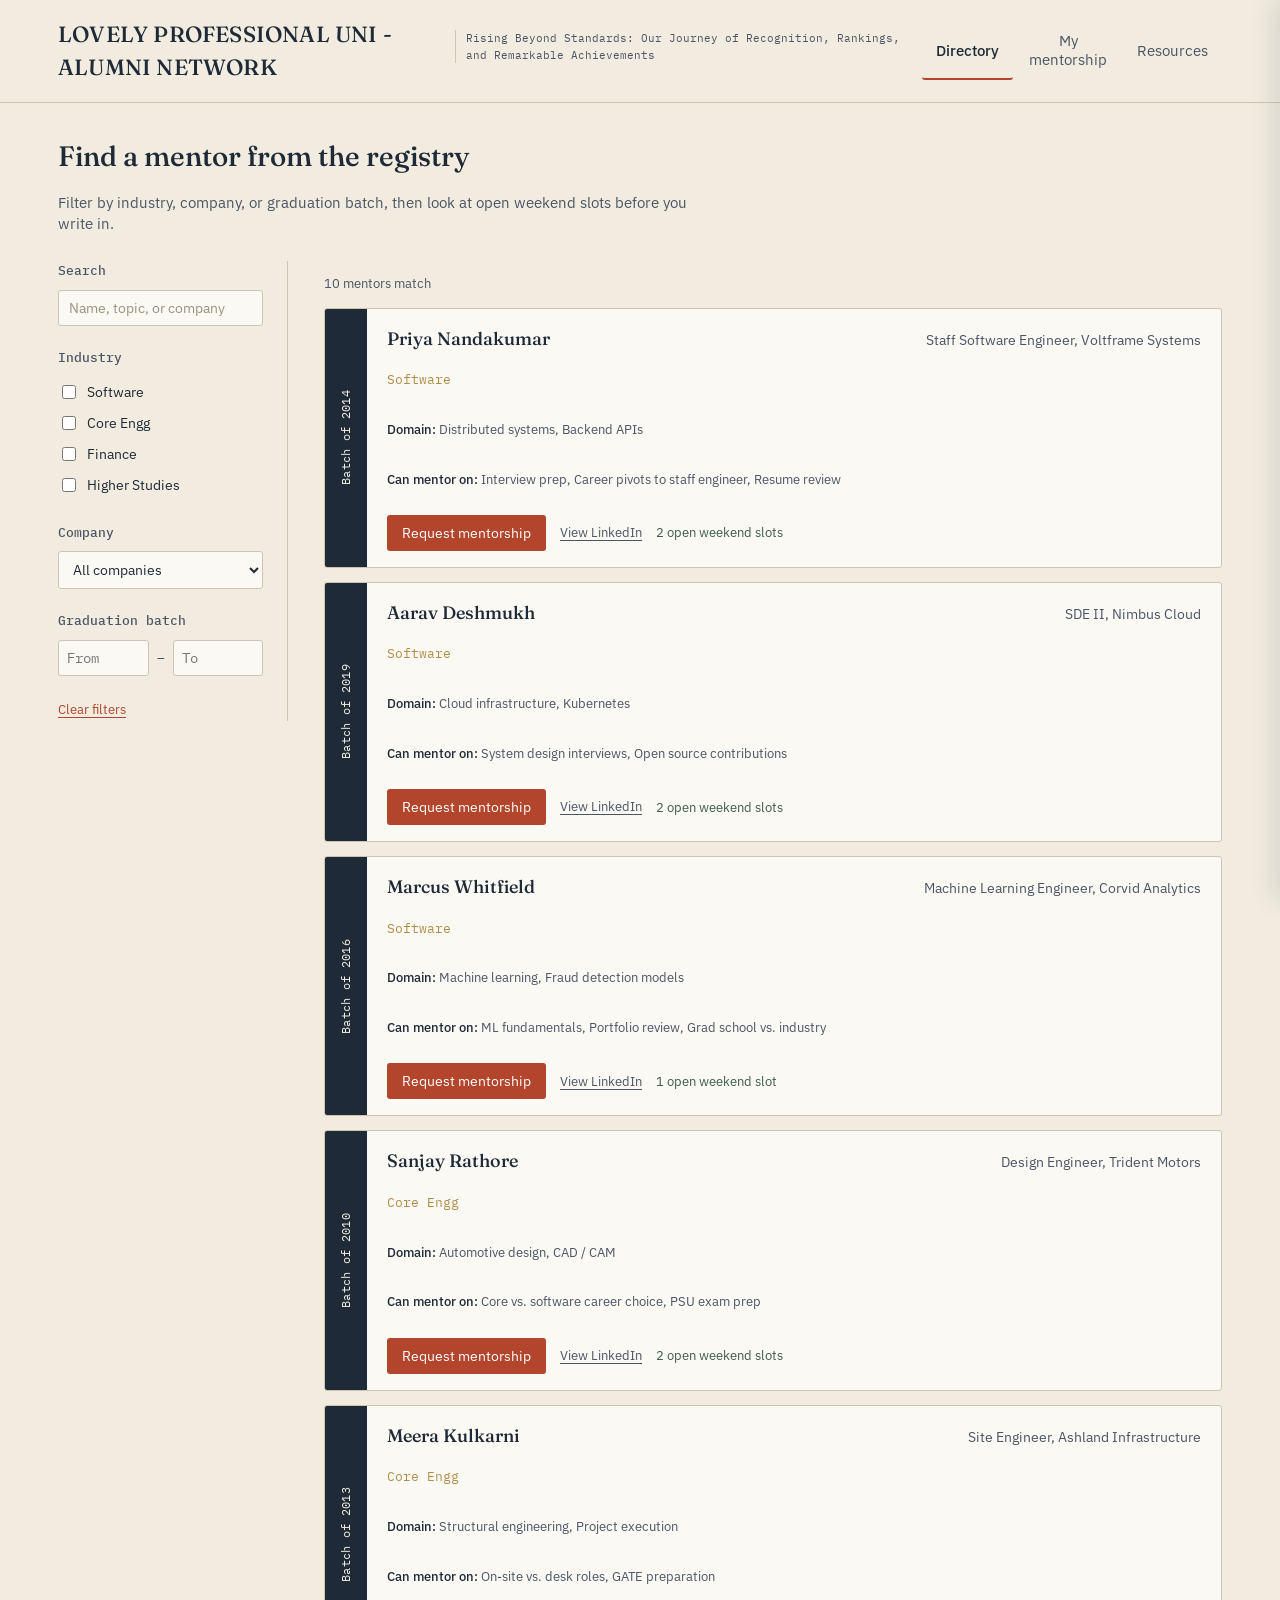
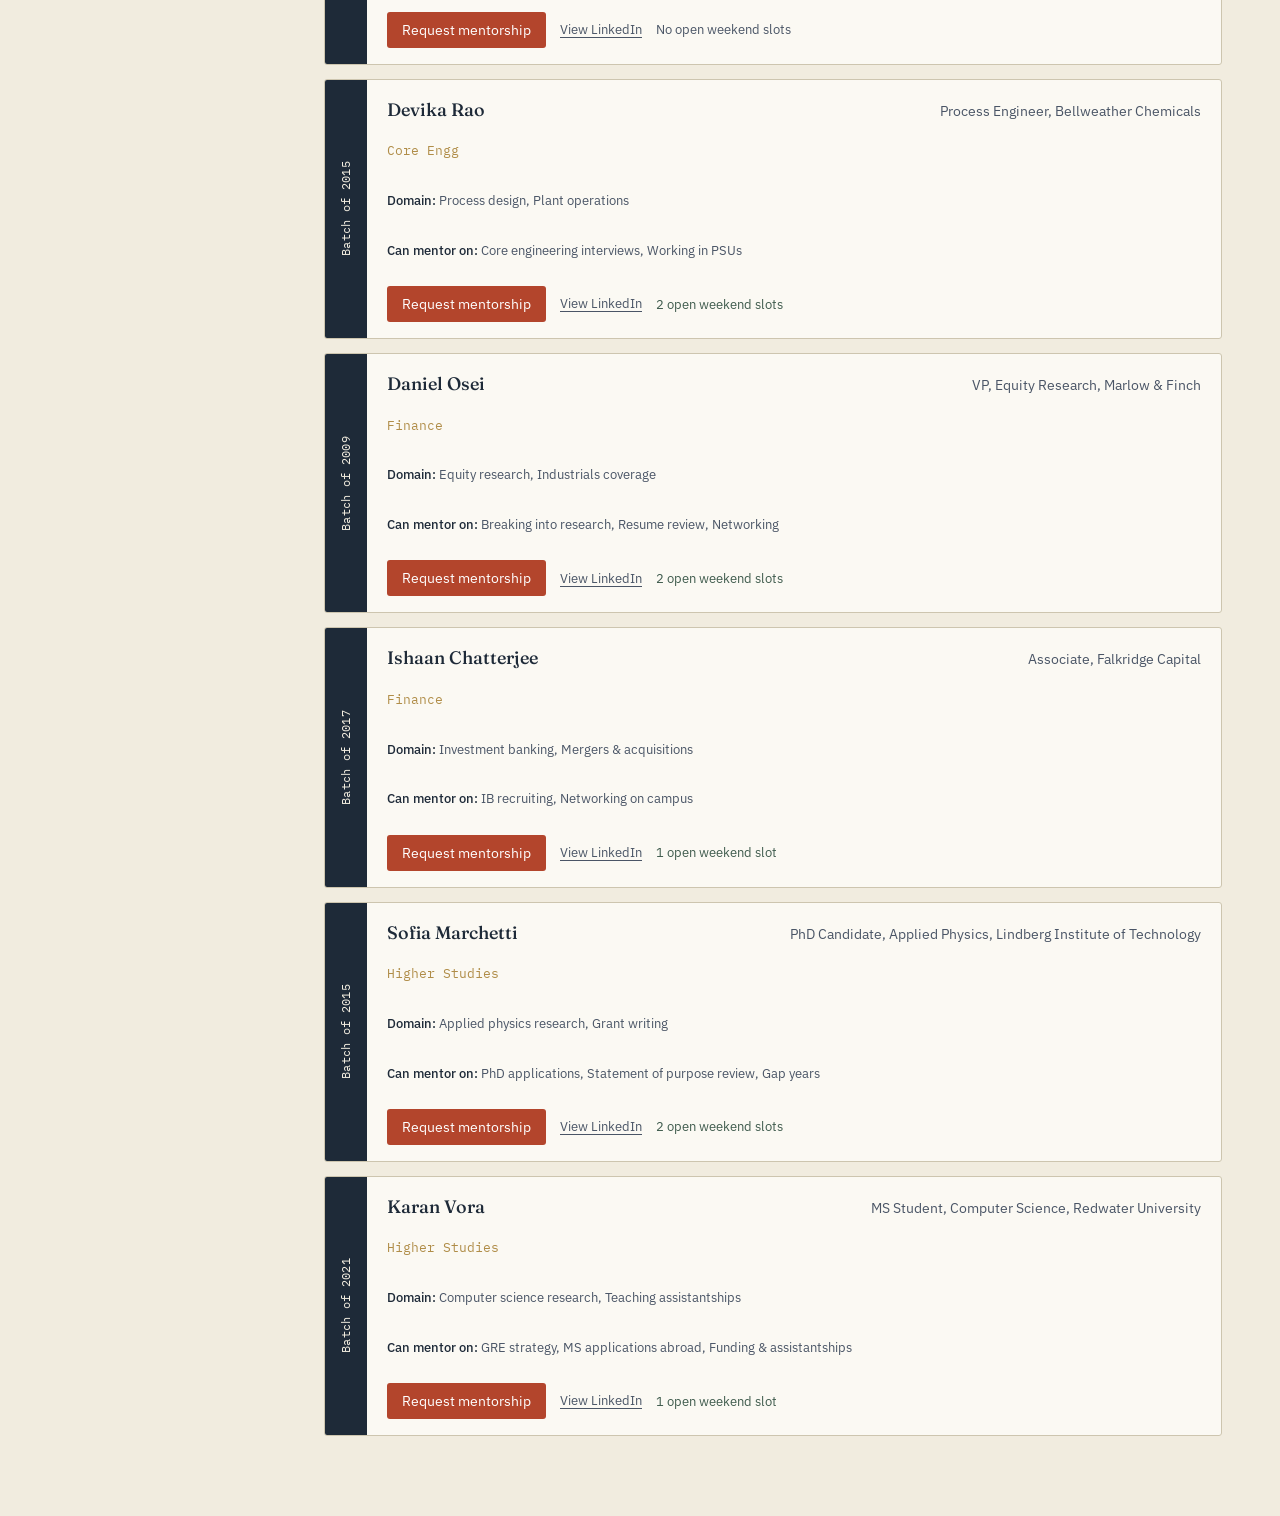
==== index.html @ af97cc0d "Add files via upload" ====
<!DOCTYPE html>
<html lang="en">
<head>
<meta charset="UTF-8">
<meta name="viewport" content="width=device-width, initial-scale=1.0">
<title>LPU — Alumni Mentor Network</title>
<link rel="preconnect" href="https://fonts.googleapis.com">
<link rel="preconnect" href="https://fonts.gstatic.com" crossorigin>
<link href="https://fonts.googleapis.com/css2?family=Fraunces:ital,opsz,wght@0,9..144,400;0,9..144,500;0,9..144,600;1,9..144,500&family=IBM+Plex+Sans:wght@400;500;600&family=IBM+Plex+Mono:wght@400;500&display=swap" rel="stylesheet">
<style>
  :root{
    --ink:#1E2A38;
    --ink-soft:#4A5566;
    --parchment:#F1ECDF;
    --parchment-deep:#E7E0CE;
    --brick:#B3452C;
    --brick-deep:#8F3521;
    --brass:#B08D48;
    --ivy:#3F5B4D;
    --rule:#CDC5AF;
    --card-bg:#FBF9F3;
    --focus:#1E2A38;
    --radius:3px;
  }

  *{box-sizing:border-box;}
  html,body{margin:0;padding:0;}
  body{
    background:var(--parchment);
    color:var(--ink);
    font-family:'IBM Plex Sans', sans-serif;
    font-size:15px;
    line-height:1.5;
    -webkit-font-smoothing:antialiased;
  }
  h1,h2,h3,h4{
    font-family:'Fraunces', serif;
    font-weight:500;
    margin:0;
    color:var(--ink);
  }
  .mono{ font-family:'IBM Plex Mono', monospace; }
  a{ color:inherit; }
  button{ font-family:inherit; cursor:pointer; }
  ::selection{ background:var(--brass); color:#fff; }

  @media (prefers-reduced-motion: reduce){
    *{ animation-duration:0.001ms !important; transition-duration:0.001ms !important; }
  }
  :focus-visible{ outline:2px solid var(--focus); outline-offset:2px; }

  #app{ min-height:100vh; display:flex; flex-direction:column; }

  header.masthead{
    position:sticky; top:0; z-index:30;
    background:var(--parchment);
    border-bottom:1px solid var(--rule);
  }
  .masthead-inner{
    max-width:1220px; margin:0 auto;
    display:flex; align-items:center; justify-content:space-between;
    padding:18px 28px; gap:20px;
  }
  .wordmark{ display:flex; align-items:baseline; gap:10px; }
  .wordmark h1{ font-size:22px; letter-spacing:0.2px; }
  .wordmark span.tag{
    font-family:'IBM Plex Mono', monospace; font-size:11px; color:var(--ink-soft);
    border-left:1px solid var(--rule); padding-left:10px;
  }
  nav.tabs{ display:flex; gap:2px; }
  nav.tabs button{
    background:none; border:none; font-size:14.5px; color:var(--ink-soft);
    padding:9px 14px; border-radius:var(--radius); border-bottom:2px solid transparent;
  }
  nav.tabs button.active{ color:var(--ink); border-bottom:2px solid var(--brick); font-weight:500; }
  nav.tabs button:hover{ color:var(--ink); }

  main{ flex:1; max-width:1220px; margin:0 auto; padding:32px 28px 80px; width:100%; }

  .view-head{ margin-bottom:26px; max-width:660px; }
  .view-head h2{ font-size:28px; margin-bottom:8px; }
  .view-head p{ color:var(--ink-soft); font-size:14.5px; }

  /* ---------- Directory layout ---------- */
  .directory-grid{ display:grid; grid-template-columns:230px 1fr; gap:36px; align-items:start; }
  .filter-rail{ border-right:1px solid var(--rule); padding-right:24px; position:sticky; top:92px; }
  .filter-group{ margin-bottom:22px; }
  .filter-group h4{
    font-size:12.5px; font-family:'IBM Plex Mono', monospace; color:var(--ink-soft);
    font-weight:500; margin-bottom:10px;
  }
  .filter-option{ display:flex; align-items:center; gap:8px; padding:5px 0; font-size:14px; color:var(--ink); }
  .filter-option input{ accent-color:var(--brick); width:14px; height:14px; }
  .search-box, select.search-box{
    width:100%; padding:8px 10px; border:1px solid var(--rule); background:var(--card-bg);
    border-radius:var(--radius); font-size:14px; color:var(--ink); font-family:inherit;
  }
  .search-box::placeholder{ color:#9a927e; }
  .batch-range{ display:flex; align-items:center; gap:8px; }
  .batch-range input{
    width:100%; padding:8px 8px; border:1px solid var(--rule); background:var(--card-bg);
    border-radius:var(--radius); font-size:14px; color:var(--ink); font-family:'IBM Plex Mono', monospace;
  }
  .batch-range span{ color:var(--ink-soft); font-size:13px; }
  .clear-filters{
    background:none; border:none; color:var(--brick); font-size:13px; padding:0;
    text-decoration:underline; text-underline-offset:3px;
  }

  .results-count{ font-size:13px; color:var(--ink-soft); margin-bottom:14px; }
  .mentor-list{ display:flex; flex-direction:column; gap:14px; }

  .mentor-card{
    display:flex; background:var(--card-bg); border:1px solid var(--rule);
    border-radius:var(--radius); overflow:hidden; width:100%;
  }
  .mentor-tab{
    flex:0 0 42px; background:var(--ink); color:var(--parchment);
    display:flex; align-items:center; justify-content:center; position:relative;
  }
  .mentor-tab span{
    writing-mode:vertical-rl; transform:rotate(180deg);
    font-family:'IBM Plex Mono', monospace; font-size:11.5px; letter-spacing:0.3px; white-space:nowrap;
  }
  .mentor-body{ padding:16px 20px; flex:1; display:flex; flex-direction:column; gap:6px; }
  .mentor-top{ display:flex; justify-content:space-between; align-items:baseline; gap:12px; flex-wrap:wrap; }
  .mentor-top h3{ font-size:18px; }
  .mentor-role{ font-size:13.5px; color:var(--ink-soft); }
  .mentor-industry-line{ font-size:12.5px; color:var(--brass); font-family:'IBM Plex Mono', monospace; }
  .mentor-tags{ font-size:12.5px; color:var(--ink-soft); }
  .mentor-tags b{ color:var(--ink); font-weight:500; }
  .mentor-actions{ margin-top:8px; display:flex; gap:14px; align-items:center; flex-wrap:wrap; }
  .btn{
    display:inline-flex; align-items:center; gap:6px; border-radius:var(--radius);
    font-size:13.5px; padding:8px 14px; border:1px solid transparent;
  }
  .btn-primary{ background:var(--brick); color:#fff; }
  .btn-primary:hover{ background:var(--brick-deep); }
  .btn-ghost{ background:none; border:1px solid var(--rule); color:var(--ink); }
  .btn-ghost:hover{ border-color:var(--ink); }
  .linkedin-link{
    font-size:13px; color:var(--ink-soft); text-decoration:underline; text-underline-offset:3px;
  }
  .linkedin-link:hover{ color:var(--ink); }
  .slots-hint{ font-size:12.5px; color:var(--ivy); }
  .slots-hint.full{ color:var(--ink-soft); }

  .empty-state{
    border:1px dashed var(--rule); border-radius:var(--radius); padding:40px 24px;
    text-align:center; color:var(--ink-soft);
  }
  .empty-state p{ margin:0 0 14px; }

  /* ---------- Detail panel ---------- */
  .scrim{
    position:fixed; inset:0; background:rgba(30,42,56,0.35);
    opacity:0; pointer-events:none; transition:opacity 0.18s ease; z-index:40;
  }
  .scrim.open{ opacity:1; pointer-events:auto; }
  .panel{
    position:fixed; top:0; right:0; height:100%; width:min(500px, 100%);
    background:var(--parchment); border-left:1px solid var(--rule);
    box-shadow:-6px 0 24px rgba(30,42,56,0.12);
    transform:translateX(100%); transition:transform 0.22s ease; z-index:41;
    display:flex; flex-direction:column;
  }
  .panel.open{ transform:translateX(0); }
  .panel-head{
    padding:20px 24px; border-bottom:1px solid var(--rule);
    display:flex; justify-content:space-between; align-items:flex-start; gap:12px;
  }
  .panel-close{ background:none; border:none; font-size:20px; color:var(--ink-soft); line-height:1; padding:4px; }
  .panel-close:hover{ color:var(--ink); }
  .panel-body{ padding:22px 24px; overflow-y:auto; flex:1; }
  .avatar-stamp{
    width:54px; height:54px; border-radius:50%; border:1.5px solid var(--ink);
    display:flex; align-items:center; justify-content:center;
    font-family:'Fraunces', serif; font-size:19px; margin-bottom:14px;
  }
  .panel-body h3{ font-size:22px; margin-bottom:2px; }
  .panel-meta{ font-size:13.5px; color:var(--ink-soft); margin-bottom:4px; }
  .panel-linkedin{ font-size:13.5px; margin-bottom:16px; display:inline-block; text-decoration:underline; text-underline-offset:3px; color:var(--ink); }
  .panel-section{ margin-bottom:22px; }
  .panel-section h4{
    font-family:'IBM Plex Mono', monospace; font-size:12px; color:var(--ink-soft);
    font-weight:500; margin-bottom:8px;
  }
  .panel-section p{ font-size:14.5px; margin:0; }
  .tag-row{ display:flex; flex-wrap:wrap; gap:6px; }
  .tag-pill{ border:1px solid var(--rule); border-radius:20px; padding:4px 11px; font-size:12.5px; color:var(--ink-soft); }
  .tag-pill.topic{ border-color:var(--brass); color:var(--ink); }

  /* ---------- Booking calendar ---------- */
  .calendar-wrap{ border:1px solid var(--rule); border-radius:var(--radius); overflow:hidden; }
  .calendar-table{ width:100%; border-collapse:collapse; }
  .calendar-table th{
    background:var(--parchment-deep); font-family:'IBM Plex Mono', monospace;
    font-weight:500; font-size:12px; color:var(--ink-soft); text-align:center;
    padding:9px 6px; border-bottom:1px solid var(--rule);
  }
  .calendar-table th span.day-name{ display:block; font-size:11px; }
  .calendar-table th span.day-date{ display:block; color:var(--ink); font-size:13px; margin-top:2px; }
  .calendar-table td{
    text-align:center; padding:8px 6px; border-bottom:1px solid var(--rule);
    border-right:1px solid var(--rule); font-size:12.5px;
  }
  .calendar-table td:last-child, .calendar-table th:last-child{ border-right:none; }
  .calendar-table tr:last-child td{ border-bottom:none; }
  .calendar-table td.rowlabel{
    text-align:left; font-family:'IBM Plex Mono', monospace; color:var(--ink-soft); font-size:12px;
    background:var(--parchment-deep); border-right:1px solid var(--rule);
  }
  .slot-cell-btn{
    width:100%; background:var(--card-bg); border:1px solid var(--ivy); color:var(--ivy);
    border-radius:var(--radius); padding:5px 4px; font-size:12px; font-family:'IBM Plex Mono', monospace;
  }
  .slot-cell-btn:hover{ background:var(--ivy); color:#fff; }
  .slot-cell-btn.selected{ background:var(--ivy); color:#fff; }
  .slot-cell-taken{ color:#a89f8a; font-family:'IBM Plex Mono', monospace; font-size:11.5px; }
  .slot-cell-none{ color:#c9c2b2; }
  .calendar-legend{ font-size:12px; color:var(--ink-soft); margin-top:8px; }
  .calendar-none-option{
    display:flex; align-items:center; gap:8px; margin-top:10px; font-size:13.5px;
    border:1px solid var(--rule); border-radius:var(--radius); padding:9px 12px;
  }
  .calendar-none-option input{ accent-color:var(--brick); }

  textarea, input[type="url"], input[type="text"].form-input{
    width:100%; border:1px solid var(--rule); border-radius:var(--radius);
    padding:10px 12px; font-family:inherit; font-size:14px; color:var(--ink); background:var(--card-bg);
  }
  textarea{ min-height:90px; resize:vertical; }
  select.form-input{
    width:100%; border:1px solid var(--rule); border-radius:var(--radius);
    padding:10px 12px; font-family:inherit; font-size:14px; color:var(--ink); background:var(--card-bg);
  }
  .field-label{ display:block; font-size:13px; color:var(--ink-soft); margin-bottom:6px; }
  .panel-footer{ padding:16px 24px; border-top:1px solid var(--rule); }
  .panel-footer .btn{ width:100%; justify-content:center; padding:11px; font-size:14.5px; }
  .form-note{ font-size:12.5px; color:var(--ink-soft); margin-top:8px; }
  .form-error{ font-size:12.5px; color:var(--brick); margin-top:8px; }

  /* ---------- My mentorship ---------- */
  .request-row{
    display:flex; gap:20px; align-items:flex-start; border:1px solid var(--rule);
    border-radius:var(--radius); background:var(--card-bg); padding:16px 20px; margin-bottom:12px; flex-wrap:wrap;
  }
  .request-main{ flex:1; min-width:240px; }
  .request-main h3{ font-size:16.5px; margin-bottom:3px; }
  .request-meta{ font-size:13px; color:var(--ink-soft); }
  .request-msg{ font-size:13.5px; color:var(--ink); margin-top:6px; max-width:440px; }
  .request-resume{ font-size:13px; margin-top:4px; }
  .request-resume a{ text-decoration:underline; text-underline-offset:3px; }
  .stamp{
    font-family:'IBM Plex Mono', monospace; font-size:12px; border:1.5px solid currentColor;
    border-radius:4px; padding:5px 12px; transform:rotate(-3deg); white-space:nowrap;
  }
  .stamp.pending{ color:var(--brass); }
  .stamp.confirmed{ color:var(--ivy); }
  .stamp.declined{ color:var(--ink-soft); transform:rotate(2deg); }
  .request-cancel{
    background:none; border:none; color:var(--brick); font-size:13px; text-decoration:underline;
    text-underline-offset:3px; padding:0;
  }

  /* ---------- Resources ---------- */
  .resource-row{ border-bottom:1px solid var(--rule); padding:18px 0; }
  .resource-row:first-child{ border-top:1px solid var(--rule); }
  .resource-top{ display:flex; justify-content:space-between; align-items:center; gap:16px; cursor:pointer; }
  .resource-top h3{ font-size:16.5px; }
  .resource-cat{ font-family:'IBM Plex Mono', monospace; font-size:12px; color:var(--ink-soft); }
  .resource-toggle{ background:none; border:none; font-size:18px; color:var(--ink-soft); }
  .resource-detail{ display:none; font-size:14.5px; color:var(--ink); margin-top:10px; max-width:640px; }
  .resource-row.expanded .resource-detail{ display:block; }
  .resource-row.expanded .resource-toggle{ transform:rotate(45deg); }

  .toast{
    position:fixed; bottom:24px; left:50%; transform:translate(-50%, 12px);
    background:var(--ink); color:var(--parchment); padding:12px 20px; border-radius:var(--radius);
    font-size:14px; opacity:0; pointer-events:none; transition:all 0.2s ease; z-index:50; max-width:90%; text-align:center;
  }
  .toast.show{ opacity:1; transform:translate(-50%, 0); }

  .filters-toggle{ display:none; }

  @media (max-width: 860px){
    .masthead-inner{ padding:14px 18px; }
    .wordmark span.tag{ display:none; }
    nav.tabs{ display:none; }
    main{ padding:22px 18px 90px; }
    .directory-grid{ grid-template-columns:1fr; }
    .filter-rail{
      position:fixed; top:0; left:0; height:100%; width:min(300px,84%);
      background:var(--parchment); border-right:1px solid var(--rule); padding:24px 20px;
      z-index:41; overflow-y:auto; transform:translateX(-100%); transition:transform 0.2s ease;
    }
    .filter-rail.open{ transform:translateX(0); }
    .filters-toggle{ display:inline-flex; margin-bottom:16px; }
    .bottom-tabs{
      display:flex; position:fixed; bottom:0; left:0; right:0;
      background:var(--parchment); border-top:1px solid var(--rule); z-index:30;
    }
    .bottom-tabs button{
      flex:1; background:none; border:none; padding:12px 6px; font-size:12.5px; color:var(--ink-soft);
      display:flex; flex-direction:column; align-items:center; gap:3px;
    }
    .bottom-tabs button.active{ color:var(--brick); font-weight:500; }
    .panel{ width:100%; }
    .calendar-table{ font-size:11px; }
  }
  @media (min-width:861px){ .bottom-tabs{ display:none; } }
</style>
</head>
<body>
<div id="app">
  <header class="masthead">
    <div class="masthead-inner">
      <div class="wordmark">
        <h1>LOVELY PROFESSIONAL UNI - ALUMNI NETWORK</h1>
        <span class="tag mono">Rising Beyond Standards: Our Journey of Recognition, Rankings, and Remarkable Achievements</span>
      </div>
      <nav class="tabs" id="topNav"></nav>
    </div>
  </header>

  <main id="mainContent"></main>
  <nav class="bottom-tabs" id="bottomNav"></nav>

  <div class="scrim" id="scrim"></div>
  <aside class="panel" id="panel" aria-hidden="true"></aside>
  <div class="toast" id="toast"></div>
</div>

<script>
/* ---------------------------------------------------------
   Data
--------------------------------------------------------- */
const INDUSTRIES = ['Software', 'Core Engg', 'Finance', 'Higher Studies'];

const MENTORS = [
  { id:'m1', name:'Priya Nandakumar', batch:2014, industry:'Software', jobTitle:'Staff Software Engineer', company:'Voltframe Systems',
    linkedin:'https://linkedin.com/in/priya-nandakumar-demo',
    domainExpertise:['Distributed systems','Backend APIs'],
    mentoringTopics:['Interview prep','Career pivots to staff engineer','Resume review'],
    slots:[
      {id:'s1', date:'Sat, Sep 19', time:'10:00 AM', taken:false},
      {id:'s2', date:'Sat, Sep 19', time:'4:00 PM', taken:true},
      {id:'s3', date:'Sun, Sep 27', time:'11:00 AM', taken:false},
    ]},
  { id:'m2', name:'Aarav Deshmukh', batch:2019, industry:'Software', jobTitle:'SDE II', company:'Nimbus Cloud',
    linkedin:'https://linkedin.com/in/aarav-deshmukh-demo',
    domainExpertise:['Cloud infrastructure','Kubernetes'],
    mentoringTopics:['System design interviews','Open source contributions'],
    slots:[
      {id:'s4', date:'Sun, Sep 20', time:'3:00 PM', taken:false},
      {id:'s5', date:'Sat, Sep 26', time:'10:00 AM', taken:false},
    ]},
  { id:'m3', name:'Marcus Whitfield', batch:2016, industry:'Software', jobTitle:'Machine Learning Engineer', company:'Corvid Analytics',
    linkedin:'https://linkedin.com/in/marcus-whitfield-demo',
    domainExpertise:['Machine learning','Fraud detection models'],
    mentoringTopics:['ML fundamentals','Portfolio review','Grad school vs. industry'],
    slots:[
      {id:'s6', date:'Sat, Sep 19', time:'6:00 PM', taken:false},
      {id:'s7', date:'Sun, Sep 20', time:'11:00 AM', taken:true},
    ]},
  { id:'m4', name:'Sanjay Rathore', batch:2010, industry:'Core Engg', jobTitle:'Design Engineer', company:'Trident Motors',
    linkedin:'https://linkedin.com/in/sanjay-rathore-demo',
    domainExpertise:['Automotive design','CAD / CAM'],
    mentoringTopics:['Core vs. software career choice','PSU exam prep'],
    slots:[
      {id:'s8', date:'Sat, Sep 26', time:'11:00 AM', taken:false},
      {id:'s9', date:'Sun, Sep 27', time:'2:00 PM', taken:false},
    ]},
  { id:'m5', name:'Meera Kulkarni', batch:2013, industry:'Core Engg', jobTitle:'Site Engineer', company:'Ashland Infrastructure',
    linkedin:'https://linkedin.com/in/meera-kulkarni-demo',
    domainExpertise:['Structural engineering','Project execution'],
    mentoringTopics:['On-site vs. desk roles','GATE preparation'],
    slots:[
      {id:'s10', date:'Sun, Sep 20', time:'10:00 AM', taken:true},
    ]},
  { id:'m6', name:'Devika Rao', batch:2015, industry:'Core Engg', jobTitle:'Process Engineer', company:'Bellweather Chemicals',
    linkedin:'https://linkedin.com/in/devika-rao-demo',
    domainExpertise:['Process design','Plant operations'],
    mentoringTopics:['Core engineering interviews','Working in PSUs'],
    slots:[
      {id:'s11', date:'Sat, Sep 19', time:'1:00 PM', taken:false},
      {id:'s12', date:'Sat, Sep 26', time:'1:00 PM', taken:false},
    ]},
  { id:'m7', name:'Daniel Osei', batch:2009, industry:'Finance', jobTitle:'VP, Equity Research', company:'Marlow & Finch',
    linkedin:'https://linkedin.com/in/daniel-osei-demo',
    domainExpertise:['Equity research','Industrials coverage'],
    mentoringTopics:['Breaking into research','Resume review','Networking'],
    slots:[
      {id:'s13', date:'Sun, Sep 20', time:'12:00 PM', taken:false},
      {id:'s14', date:'Sun, Sep 27', time:'5:00 PM', taken:false},
    ]},
  { id:'m8', name:'Ishaan Chatterjee', batch:2017, industry:'Finance', jobTitle:'Associate', company:'Falkridge Capital',
    linkedin:'https://linkedin.com/in/ishaan-chatterjee-demo',
    domainExpertise:['Investment banking','Mergers & acquisitions'],
    mentoringTopics:['IB recruiting','Networking on campus'],
    slots:[
      {id:'s15', date:'Sat, Sep 19', time:'9:00 AM', taken:false},
    ]},
  { id:'m9', name:'Sofia Marchetti', batch:2015, industry:'Higher Studies', jobTitle:'PhD Candidate, Applied Physics', company:'Lindberg Institute of Technology',
    linkedin:'https://linkedin.com/in/sofia-marchetti-demo',
    domainExpertise:['Applied physics research','Grant writing'],
    mentoringTopics:['PhD applications','Statement of purpose review','Gap years'],
    slots:[
      {id:'s16', date:'Sun, Sep 20', time:'9:00 AM', taken:false},
      {id:'s17', date:'Sun, Sep 27', time:'9:00 AM', taken:false},
    ]},
  { id:'m10', name:'Karan Vora', batch:2021, industry:'Higher Studies', jobTitle:'MS Student, Computer Science', company:'Redwater University',
    linkedin:'https://linkedin.com/in/karan-vora-demo',
    domainExpertise:['Computer science research','Teaching assistantships'],
    mentoringTopics:['GRE strategy','MS applications abroad','Funding & assistantships'],
    slots:[
      {id:'s18', date:'Sat, Sep 26', time:'3:00 PM', taken:false},
      {id:'s19', date:'Sat, Sep 26', time:'5:00 PM', taken:true},
    ]},
];

const COMPANIES = [...new Set(MENTORS.map(m => m.company))].sort();

const RESOURCES = [
  { id:'r1', cat:'Applications', title:'Writing a resume alumni will actually read', detail:'Lead with outcomes, not duties. Cut anything from before your current degree unless it changes the story. One page, always, before your first full-time role.' },
  { id:'r2', cat:'Networking', title:'How to ask for a mentor conversation without sounding transactional', detail:'Name one specific thing about their path before asking for time. Propose a length (20 minutes) and let them choose the slot from what you offer.' },
  { id:'r3', cat:'Interviews', title:'What to do in the 48 hours before a case interview', detail:'Redo two frameworks from memory rather than reading five new ones. Sleep matters more than one extra practice case.' },
  { id:'r4', cat:'Core vs. software', title:'Deciding between a core engineering role and a software role', detail:'Look at what you did in your best internship, not your best exam. The work you kept doing after the deadline passed is the signal.' },
  { id:'r5', cat:'Higher studies', title:'Deciding between grad school now or after a few years working', detail:'If you cannot name what the degree unlocks that experience alone would not, working first usually sharpens the answer.' },
];

/* ---------------------------------------------------------
   State
--------------------------------------------------------- */
const state = {
  view: 'directory',
  filters: { industries: [], company: 'all', batchFrom: '', batchTo: '', query: '' },
  requests: [],   // {id, mentorId, topic, question, resumeLink, slotId|null, status, sentAt}
  panelMentorId: null,
  selectedSlotId: null,
};

/* ---------------------------------------------------------
   Helpers
--------------------------------------------------------- */
function initials(name){ return name.split(' ').map(p => p[0]).slice(0,2).join(''); }
function mentorById(id){ return MENTORS.find(m => m.id === id); }
function slotById(mentor, slotId){ return mentor.slots.find(s => s.id === slotId); }
function escapeHtml(s){
  return String(s).replace(/[&<>"']/g, c => ({'&':'&amp;','<':'&lt;','>':'&gt;','"':'&quot;',"'":'&#39;'}[c]));
}
function showToast(msg){
  const t = document.getElementById('toast');
  t.textContent = msg;
  t.classList.add('show');
  clearTimeout(showToast._timer);
  showToast._timer = setTimeout(() => t.classList.remove('show'), 2800);
}

function filteredMentors(){
  return MENTORS.filter(m => {
    if (state.filters.industries.length && !state.filters.industries.includes(m.industry)) return false;
    if (state.filters.company !== 'all' && m.company !== state.filters.company) return false;
    if (state.filters.batchFrom && m.batch < Number(state.filters.batchFrom)) return false;
    if (state.filters.batchTo && m.batch > Number(state.filters.batchTo)) return false;
    const q = state.filters.query.trim().toLowerCase();
    if (q){
      const hay = (m.name + ' ' + m.jobTitle + ' ' + m.company + ' ' + m.domainExpertise.join(' ') + ' ' + m.mentoringTopics.join(' ')).toLowerCase();
      if (!hay.includes(q)) return false;
    }
    return true;
  });
}

/* ---------------------------------------------------------
   Nav
--------------------------------------------------------- */
function renderNav(){
  const tabs = [
    { id:'directory', label:'Directory' },
    { id:'mentorship', label:'My mentorship' },
    { id:'resources', label:'Resources' },
  ];
  const top = document.getElementById('topNav');
  top.innerHTML = tabs.map(t => `<button data-view="${t.id}" class="${state.view===t.id?'active':''}">${t.label}</button>`).join('');
  top.querySelectorAll('button').forEach(b => b.addEventListener('click', () => setView(b.dataset.view)));

  const bottom = document.getElementById('bottomNav');
  bottom.innerHTML = tabs.map(t => `<button data-view="${t.id}" class="${state.view===t.id?'active':''}">${t.label}</button>`).join('');
  bottom.querySelectorAll('button').forEach(b => b.addEventListener('click', () => setView(b.dataset.view)));
}
function setView(v){ state.view = v; render(); window.scrollTo({top:0, behavior:'auto'}); }

/* ---------------------------------------------------------
   Directory
--------------------------------------------------------- */
function renderDirectory(){
  const list = filteredMentors();

  return `
    <div class="view-head">
      <h2>Find a mentor from the registry</h2>
      <p>Filter by industry, company, or graduation batch, then look at open weekend slots before you write in.</p>
    </div>

    <button class="btn btn-ghost filters-toggle" id="openFilters">Filters</button>

    <div class="directory-grid">
      <div class="filter-rail" id="filterRail">
        <div class="filter-group">
          <h4>Search</h4>
          <input class="search-box" id="searchInput" type="text" placeholder="Name, topic, or company" value="${escapeHtml(state.filters.query)}">
        </div>
        <div class="filter-group">
          <h4>Industry</h4>
          ${INDUSTRIES.map(ind => `
            <label class="filter-option">
              <input type="checkbox" data-industry="${ind}" ${state.filters.industries.includes(ind) ? 'checked' : ''}>
              ${ind}
            </label>
          `).join('')}
        </div>
        <div class="filter-group">
          <h4>Company</h4>
          <select class="search-box" id="companySelect">
            <option value="all" ${state.filters.company==='all'?'selected':''}>All companies</option>
            ${COMPANIES.map(c => `<option value="${c}" ${state.filters.company===c?'selected':''}>${c}</option>`).join('')}
          </select>
        </div>
        <div class="filter-group">
          <h4>Graduation batch</h4>
          <div class="batch-range">
            <input type="number" id="batchFrom" placeholder="From" value="${state.filters.batchFrom}">
            <span>–</span>
            <input type="number" id="batchTo" placeholder="To" value="${state.filters.batchTo}">
          </div>
        </div>
        <button class="clear-filters" id="clearFilters">Clear filters</button>
      </div>

      <div>
        <p class="results-count">${list.length} mentor${list.length===1?'':'s'} match${list.length===1?'es':''}</p>
        ${list.length === 0 ? `
          <div class="empty-state">
            <p>No mentors match these filters yet. Try widening your search.</p>
            <button class="btn btn-ghost" id="emptyClear">Clear filters</button>
          </div>
        ` : `
          <div class="mentor-list">
            ${list.map(m => {
              const openSlots = m.slots.filter(s => !s.taken).length;
              const already = state.requests.some(r => r.mentorId === m.id);
              return `
              <div class="mentor-card">
                <div class="mentor-tab"><span>Batch of ${m.batch}</span></div>
                <div class="mentor-body">
                  <div class="mentor-top">
                    <h3>${m.name}</h3>
                    <span class="mentor-role">${m.jobTitle}, ${m.company}</span>
                  </div>
                  <p class="mentor-industry-line">${m.industry}</p>
                  <p class="mentor-tags"><b>Domain:</b> ${m.domainExpertise.join(', ')}</p>
                  <p class="mentor-tags"><b>Can mentor on:</b> ${m.mentoringTopics.join(', ')}</p>
                  <div class="mentor-actions">
                    <button class="btn btn-primary" data-open="${m.id}">${already ? 'View request' : 'Request mentorship'}</button>
                    <a class="linkedin-link" href="${m.linkedin}" target="_blank" rel="noopener">View LinkedIn</a>
                    <span class="slots-hint ${openSlots===0?'full':''}">${openSlots===0 ? 'No open weekend slots' : openSlots + ' open weekend slot' + (openSlots===1?'':'s')}</span>
                  </div>
                </div>
              </div>`;
            }).join('')}
          </div>
        `}
      </div>
    </div>
  `;
}

function wireDirectory(){
  const search = document.getElementById('searchInput');
  if (search) search.addEventListener('input', (e) => {
    state.filters.query = e.target.value;
    renderMain();
    const s2 = document.getElementById('searchInput');
    if (s2){ s2.focus(); s2.setSelectionRange(s2.value.length, s2.value.length); }
  });

  document.querySelectorAll('[data-industry]').forEach(cb => {
    cb.addEventListener('change', (e) => {
      const ind = e.target.dataset.industry;
      if (e.target.checked) state.filters.industries.push(ind);
      else state.filters.industries = state.filters.industries.filter(i => i !== ind);
      renderMain();
    });
  });

  const companySelect = document.getElementById('companySelect');
  if (companySelect) companySelect.addEventListener('change', (e) => { state.filters.company = e.target.value; renderMain(); });

  const batchFrom = document.getElementById('batchFrom');
  const batchTo = document.getElementById('batchTo');
  if (batchFrom) batchFrom.addEventListener('input', (e) => { state.filters.batchFrom = e.target.value; renderMain(); document.getElementById('batchFrom').focus(); });
  if (batchTo) batchTo.addEventListener('input', (e) => { state.filters.batchTo = e.target.value; renderMain(); document.getElementById('batchTo').focus(); });

  const clear = document.getElementById('clearFilters');
  if (clear) clear.addEventListener('click', () => { state.filters = {industries:[], company:'all', batchFrom:'', batchTo:'', query:''}; renderMain(); });
  const emptyClear = document.getElementById('emptyClear');
  if (emptyClear) emptyClear.addEventListener('click', () => { state.filters = {industries:[], company:'all', batchFrom:'', batchTo:'', query:''}; renderMain(); });

  document.querySelectorAll('[data-open]').forEach(btn => btn.addEventListener('click', () => openPanel(btn.dataset.open)));

  const openFilters = document.getElementById('openFilters');
  if (openFilters) openFilters.addEventListener('click', () => {
    document.getElementById('filterRail').classList.add('open');
    ensureScrim(true, closeFilterRail);
  });
}
function closeFilterRail(){
  const rail = document.getElementById('filterRail');
  if (rail) rail.classList.remove('open');
  ensureScrim(false);
}

/* ---------------------------------------------------------
   Detail panel + booking calendar
--------------------------------------------------------- */
function buildCalendar(mentor){
  const dates = [...new Set(mentor.slots.map(s => s.date))];
  const times = [...new Set(mentor.slots.map(s => s.time))].sort((a,b) => {
    // rough chronological sort by parsing "H:MM AM/PM"
    const toMin = t => {
      const [_, h, m, ap] = t.match(/(\d+):(\d+)\s?(AM|PM)/);
      let hh = parseInt(h) % 12; if (ap === 'PM') hh += 12;
      return hh*60 + parseInt(m);
    };
    return toMin(a) - toMin(b);
  });

  let rows = times.map(time => {
    const cells = dates.map(date => {
      const slot = mentor.slots.find(s => s.date === date && s.time === time);
      if (!slot) return `<td class="slot-cell-none">—</td>`;
      if (slot.taken) return `<td><span class="slot-cell-taken">Booked</span></td>`;
      const selected = state.selectedSlotId === slot.id;
      return `<td><button type="button" class="slot-cell-btn ${selected?'selected':''}" data-slot="${slot.id}">${selected ? 'Selected' : 'Select'}</button></td>`;
    }).join('');
    return `<tr><td class="rowlabel">${time}</td>${cells}</tr>`;
  }).join('');

  const header = dates.map(d => {
    const [day, rest] = d.split(', ');
    return `<th><span class="day-name">${day}</span><span class="day-date">${rest}</span></th>`;
  }).join('');

  return `
    <div class="calendar-wrap">
      <table class="calendar-table">
        <thead><tr><th></th>${header}</tr></thead>
        <tbody>${rows}</tbody>
      </table>
    </div>
    <p class="calendar-legend">All sessions run on weekends, 30 minutes, over video call.</p>
  `;
}

function openPanel(mentorId){
  state.panelMentorId = mentorId;
  state.selectedSlotId = null;
  const mentor = mentorById(mentorId);
  const existingReq = state.requests.find(r => r.mentorId === mentorId);
  renderPanel(mentor, existingReq);

  const panel = document.getElementById('panel');
  panel.classList.add('open');
  panel.setAttribute('aria-hidden', 'false');
  ensureScrim(true, closePanel);
}

function renderPanel(mentor, existingReq){
  const panel = document.getElementById('panel');

  panel.innerHTML = `
    <div class="panel-head">
      <div>
        <div class="avatar-stamp">${initials(mentor.name)}</div>
        <h3>${mentor.name}</h3>
        <p class="panel-meta">Batch of ${mentor.batch} · ${mentor.industry}</p>
        <p class="panel-meta">${mentor.jobTitle}, ${mentor.company}</p>
        <a class="panel-linkedin" href="${mentor.linkedin}" target="_blank" rel="noopener">View LinkedIn profile</a>
      </div>
      <button class="panel-close" id="closePanel" aria-label="Close">&times;</button>
    </div>
    <div class="panel-body">
      <div class="panel-section">
        <h4>Domain expertise</h4>
        <div class="tag-row">${mentor.domainExpertise.map(t => `<span class="tag-pill">${t}</span>`).join('')}</div>
      </div>
      <div class="panel-section">
        <h4>Available mentoring topics</h4>
        <div class="tag-row">${mentor.mentoringTopics.map(t => `<span class="tag-pill topic">${t}</span>`).join('')}</div>
      </div>

      ${existingReq ? `
        <div class="panel-section">
          <h4>Your request</h4>
          <p>Sent ${existingReq.sentAt} on "${escapeHtml(existingReq.topic)}".${existingReq.slotId ? ' Booked for ' + slotById(mentor, existingReq.slotId).date + ', ' + slotById(mentor, existingReq.slotId).time + '.' : ' Waiting on a time from ' + mentor.name.split(' ')[0] + '.'}</p>
          <p class="request-resume">Resume shared: <a href="${existingReq.resumeLink}" target="_blank" rel="noopener">${existingReq.resumeLink}</a></p>
          <p class="request-msg">"${escapeHtml(existingReq.question)}"</p>
          <p class="panel-meta" style="margin-top:10px;">Status: ${existingReq.status}</p>
        </div>
      ` : `
        <div class="panel-section">
          <h4>Session booking calendar — open weekend slots</h4>
          ${mentor.slots.length ? buildCalendar(mentor) : '<p>No weekend slots posted right now. You can still send a request and ask for a time.</p>'}
          <div class="calendar-none-option">
            <input type="radio" name="slotChoice" id="slot-none" ${state.selectedSlotId ? '' : 'checked'}>
            <label for="slot-none">No fixed slot — ask ${mentor.name.split(' ')[0]} to suggest a time</label>
          </div>
        </div>
        <div class="panel-section">
          <label class="field-label" for="topicSelect">Topic you'd like to discuss</label>
          <select class="form-input" id="topicSelect">
            ${mentor.mentoringTopics.map(t => `<option value="${t}">${t}</option>`).join('')}
          </select>
        </div>
        <div class="panel-section">
          <label class="field-label" for="reqQuestion">Your career question</label>
          <textarea id="reqQuestion" placeholder="What specifically would you like ${mentor.name.split(' ')[0]}'s take on?"></textarea>
        </div>
        <div class="panel-section">
          <label class="field-label" for="resumeLink">Resume link</label>
          <input type="url" class="form-input" id="resumeLink" placeholder="https://drive.google.com/... or similar">
          <p class="form-error" id="formError" style="display:none;"></p>
        </div>
      `}
    </div>
    ${existingReq ? `
      <div class="panel-footer">
        <button class="btn btn-ghost" id="cancelFromPanel" style="width:100%; justify-content:center; padding:11px; font-size:14.5px;">Cancel this request</button>
      </div>
    ` : `
      <div class="panel-footer">
        <button class="btn btn-primary" id="sendRequest">Send request</button>
        <p class="form-note">Alumni typically confirm within a few days. Booking a slot below reserves it right away.</p>
      </div>
    `}
  `;

  document.getElementById('closePanel').addEventListener('click', closePanel);

  document.querySelectorAll('[data-slot]').forEach(btn => {
    btn.addEventListener('click', () => {
      const slotId = btn.dataset.slot;
      state.selectedSlotId = state.selectedSlotId === slotId ? null : slotId;
      renderPanel(mentor, existingReq);
    });
  });

  const sendBtn = document.getElementById('sendRequest');
  if (sendBtn) sendBtn.addEventListener('click', () => submitRequest(mentor));

  const cancelBtn = document.getElementById('cancelFromPanel');
  if (cancelBtn) cancelBtn.addEventListener('click', () => { cancelRequest(existingReq.id); closePanel(); });
}

function closePanel(){
  const panel = document.getElementById('panel');
  panel.classList.remove('open');
  panel.setAttribute('aria-hidden', 'true');
  ensureScrim(false);
  state.panelMentorId = null;
  state.selectedSlotId = null;
}

function ensureScrim(open, onClick){
  const scrim = document.getElementById('scrim');
  scrim.classList.toggle('open', open);
  scrim.onclick = open ? (onClick || (() => { closePanel(); closeFilterRail(); })) : null;
}

function submitRequest(mentor){
  const question = document.getElementById('reqQuestion').value.trim();
  const resumeLink = document.getElementById('resumeLink').value.trim();
  const topic = document.getElementById('topicSelect').value;
  const errorEl = document.getElementById('formError');

  if (!question || !resumeLink){
    errorEl.textContent = 'Add both a career question and a resume link before sending.';
    errorEl.style.display = 'block';
    return;
  }

  const slotId = state.selectedSlotId;
  if (slotId){
    const slot = slotById(mentor, slotId);
    slot.taken = true;
  }

  state.requests.unshift({
    id: 'req-' + Date.now(),
    mentorId: mentor.id,
    topic, question, resumeLink,
    slotId,
    status: slotId ? 'confirmed' : 'pending',
    sentAt: 'just now',
  });

  closePanel();
  render();
  showToast(slotId ? 'Session booked — added to My mentorship.' : 'Request sent — you\'ll see it under My mentorship.');
}

function cancelRequest(reqId){
  const req = state.requests.find(r => r.id === reqId);
  if (req && req.slotId){
    const mentor = mentorById(req.mentorId);
    const slot = slotById(mentor, req.slotId);
    if (slot) slot.taken = false;
  }
  state.requests = state.requests.filter(r => r.id !== reqId);
  render();
  showToast('Request cancelled.');
}

/* ---------------------------------------------------------
   My mentorship
--------------------------------------------------------- */
function renderMentorship(){
  if (state.requests.length === 0){
    return `
      <div class="view-head">
        <h2>My mentorship</h2>
        <p>Requests you've sent to alumni will collect here, along with the resume link and question you shared.</p>
      </div>
      <div class="empty-state">
        <p>You haven't reached out to any mentors yet. Browse the directory to get started.</p>
        <button class="btn btn-primary" id="goDirectory">Browse the directory</button>
      </div>
    `;
  }

  return `
    <div class="view-head">
      <h2>My mentorship</h2>
      <p>${state.requests.length} request${state.requests.length===1?'':'s'} on file.</p>
    </div>
    ${state.requests.map(r => {
      const mentor = mentorById(r.mentorId);
      const slot = r.slotId ? slotById(mentor, r.slotId) : null;
      return `
        <div class="request-row">
          <div class="request-main">
            <h3>${mentor.name}</h3>
            <p class="request-meta">${mentor.jobTitle}, ${mentor.company} · Batch of ${mentor.batch} · ${mentor.industry}</p>
            <p class="request-meta">Topic: ${escapeHtml(r.topic)}</p>
            ${slot ? `<p class="request-meta">Scheduled: ${slot.date}, ${slot.time}</p>` : `<p class="request-meta">No fixed slot yet</p>`}
            <p class="request-msg">"${escapeHtml(r.question)}"</p>
            <p class="request-resume">Resume: <a href="${r.resumeLink}" target="_blank" rel="noopener">${escapeHtml(r.resumeLink)}</a></p>
          </div>
          <span class="stamp ${r.status}">${r.status === 'pending' ? 'Pending review' : r.status === 'confirmed' ? 'Confirmed' : 'Declined'}</span>
          <button class="request-cancel" data-cancel="${r.id}">Cancel</button>
        </div>
      `;
    }).join('')}
  `;
}
function wireMentorship(){
  const go = document.getElementById('goDirectory');
  if (go) go.addEventListener('click', () => setView('directory'));
  document.querySelectorAll('[data-cancel]').forEach(btn => btn.addEventListener('click', () => cancelRequest(btn.dataset.cancel)));
}

/* ---------------------------------------------------------
   Resources
--------------------------------------------------------- */
let expandedResource = null;
function renderResources(){
  return `
    <div class="view-head">
      <h2>Career guidance notes</h2>
      <p>Short, specific advice contributed by alumni over the years. Not a substitute for a real conversation — a place to start one.</p>
    </div>
    ${RESOURCES.map(r => `
      <div class="resource-row ${expandedResource===r.id?'expanded':''}" data-res="${r.id}">
        <div class="resource-top">
          <div>
            <p class="resource-cat mono">${r.cat}</p>
            <h3>${r.title}</h3>
          </div>
          <button class="resource-toggle" aria-label="Expand">+</button>
        </div>
        <p class="resource-detail">${r.detail}</p>
      </div>
    `).join('')}
  `;
}
function wireResources(){
  document.querySelectorAll('[data-res]').forEach(row => {
    row.addEventListener('click', () => {
      const id = row.dataset.res;
      expandedResource = expandedResource === id ? null : id;
      renderMain();
    });
  });
}

/* ---------------------------------------------------------
   Orchestration
--------------------------------------------------------- */
function renderMain(){
  const main = document.getElementById('mainContent');
  if (state.view === 'directory'){ main.innerHTML = renderDirectory(); wireDirectory(); }
  else if (state.view === 'mentorship'){ main.innerHTML = renderMentorship(); wireMentorship(); }
  else { main.innerHTML = renderResources(); wireResources(); }
}
function render(){ renderNav(); renderMain(); }
render();
</script>
</body>
</html>
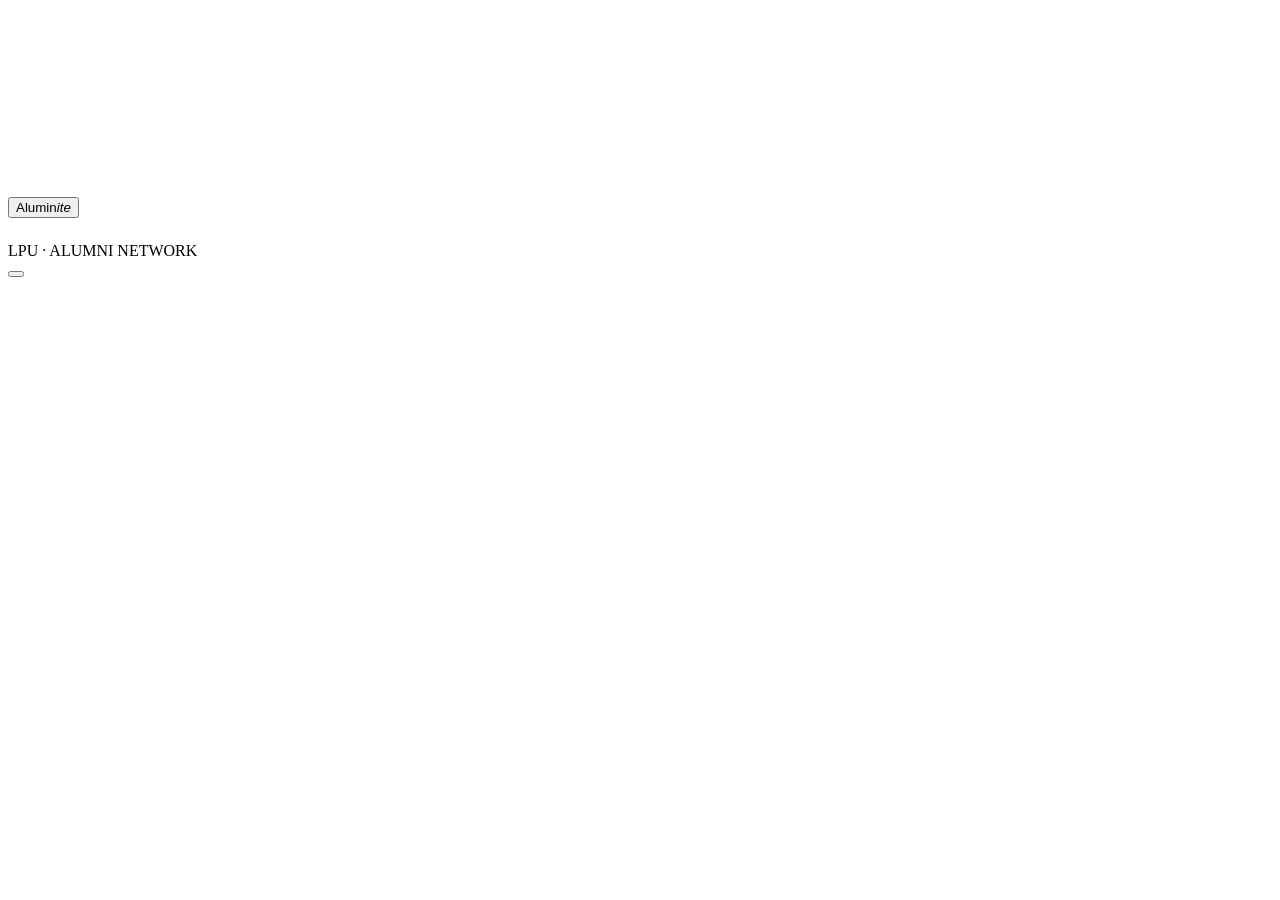
==== commit 4c2fa4c1: "html_changed" ====
--- a/index.html
+++ b/index.html
@@ -3,323 +3,31 @@
 <head>
 <meta charset="UTF-8">
 <meta name="viewport" content="width=device-width, initial-scale=1.0">
-<title>LPU — Alumni Mentor Network</title>
-<link rel="preconnect" href="https://fonts.googleapis.com">
-<link rel="preconnect" href="https://fonts.gstatic.com" crossorigin>
-<link href="https://fonts.googleapis.com/css2?family=Fraunces:ital,opsz,wght@0,9..144,400;0,9..144,500;0,9..144,600;1,9..144,500&family=IBM+Plex+Sans:wght@400;500;600&family=IBM+Plex+Mono:wght@400;500&display=swap" rel="stylesheet">
-<style>
-  :root{
-    --ink:#1E2A38;
-    --ink-soft:#4A5566;
-    --parchment:#F1ECDF;
-    --parchment-deep:#E7E0CE;
-    --brick:#B3452C;
-    --brick-deep:#8F3521;
-    --brass:#B08D48;
-    --ivy:#3F5B4D;
-    --rule:#CDC5AF;
-    --card-bg:#FBF9F3;
-    --focus:#1E2A38;
-    --radius:3px;
-  }
-
-  *{box-sizing:border-box;}
-  html,body{margin:0;padding:0;}
-  body{
-    background:var(--parchment);
-    color:var(--ink);
-    font-family:'IBM Plex Sans', sans-serif;
-    font-size:15px;
-    line-height:1.5;
-    -webkit-font-smoothing:antialiased;
-  }
-  h1,h2,h3,h4{
-    font-family:'Fraunces', serif;
-    font-weight:500;
-    margin:0;
-    color:var(--ink);
-  }
-  .mono{ font-family:'IBM Plex Mono', monospace; }
-  a{ color:inherit; }
-  button{ font-family:inherit; cursor:pointer; }
-  ::selection{ background:var(--brass); color:#fff; }
-
-  @media (prefers-reduced-motion: reduce){
-    *{ animation-duration:0.001ms !important; transition-duration:0.001ms !important; }
-  }
-  :focus-visible{ outline:2px solid var(--focus); outline-offset:2px; }
-
-  #app{ min-height:100vh; display:flex; flex-direction:column; }
-
-  header.masthead{
-    position:sticky; top:0; z-index:30;
-    background:var(--parchment);
-    border-bottom:1px solid var(--rule);
-  }
-  .masthead-inner{
-    max-width:1220px; margin:0 auto;
-    display:flex; align-items:center; justify-content:space-between;
-    padding:18px 28px; gap:20px;
-  }
-  .wordmark{ display:flex; align-items:baseline; gap:10px; }
-  .wordmark h1{ font-size:22px; letter-spacing:0.2px; }
-  .wordmark span.tag{
-    font-family:'IBM Plex Mono', monospace; font-size:11px; color:var(--ink-soft);
-    border-left:1px solid var(--rule); padding-left:10px;
-  }
-  nav.tabs{ display:flex; gap:2px; }
-  nav.tabs button{
-    background:none; border:none; font-size:14.5px; color:var(--ink-soft);
-    padding:9px 14px; border-radius:var(--radius); border-bottom:2px solid transparent;
-  }
-  nav.tabs button.active{ color:var(--ink); border-bottom:2px solid var(--brick); font-weight:500; }
-  nav.tabs button:hover{ color:var(--ink); }
-
-  main{ flex:1; max-width:1220px; margin:0 auto; padding:32px 28px 80px; width:100%; }
-
-  .view-head{ margin-bottom:26px; max-width:660px; }
-  .view-head h2{ font-size:28px; margin-bottom:8px; }
-  .view-head p{ color:var(--ink-soft); font-size:14.5px; }
-
-  /* ---------- Directory layout ---------- */
-  .directory-grid{ display:grid; grid-template-columns:230px 1fr; gap:36px; align-items:start; }
-  .filter-rail{ border-right:1px solid var(--rule); padding-right:24px; position:sticky; top:92px; }
-  .filter-group{ margin-bottom:22px; }
-  .filter-group h4{
-    font-size:12.5px; font-family:'IBM Plex Mono', monospace; color:var(--ink-soft);
-    font-weight:500; margin-bottom:10px;
-  }
-  .filter-option{ display:flex; align-items:center; gap:8px; padding:5px 0; font-size:14px; color:var(--ink); }
-  .filter-option input{ accent-color:var(--brick); width:14px; height:14px; }
-  .search-box, select.search-box{
-    width:100%; padding:8px 10px; border:1px solid var(--rule); background:var(--card-bg);
-    border-radius:var(--radius); font-size:14px; color:var(--ink); font-family:inherit;
-  }
-  .search-box::placeholder{ color:#9a927e; }
-  .batch-range{ display:flex; align-items:center; gap:8px; }
-  .batch-range input{
-    width:100%; padding:8px 8px; border:1px solid var(--rule); background:var(--card-bg);
-    border-radius:var(--radius); font-size:14px; color:var(--ink); font-family:'IBM Plex Mono', monospace;
-  }
-  .batch-range span{ color:var(--ink-soft); font-size:13px; }
-  .clear-filters{
-    background:none; border:none; color:var(--brick); font-size:13px; padding:0;
-    text-decoration:underline; text-underline-offset:3px;
-  }
-
-  .results-count{ font-size:13px; color:var(--ink-soft); margin-bottom:14px; }
-  .mentor-list{ display:flex; flex-direction:column; gap:14px; }
-
-  .mentor-card{
-    display:flex; background:var(--card-bg); border:1px solid var(--rule);
-    border-radius:var(--radius); overflow:hidden; width:100%;
-  }
-  .mentor-tab{
-    flex:0 0 42px; background:var(--ink); color:var(--parchment);
-    display:flex; align-items:center; justify-content:center; position:relative;
-  }
-  .mentor-tab span{
-    writing-mode:vertical-rl; transform:rotate(180deg);
-    font-family:'IBM Plex Mono', monospace; font-size:11.5px; letter-spacing:0.3px; white-space:nowrap;
-  }
-  .mentor-body{ padding:16px 20px; flex:1; display:flex; flex-direction:column; gap:6px; }
-  .mentor-top{ display:flex; justify-content:space-between; align-items:baseline; gap:12px; flex-wrap:wrap; }
-  .mentor-top h3{ font-size:18px; }
-  .mentor-role{ font-size:13.5px; color:var(--ink-soft); }
-  .mentor-industry-line{ font-size:12.5px; color:var(--brass); font-family:'IBM Plex Mono', monospace; }
-  .mentor-tags{ font-size:12.5px; color:var(--ink-soft); }
-  .mentor-tags b{ color:var(--ink); font-weight:500; }
-  .mentor-actions{ margin-top:8px; display:flex; gap:14px; align-items:center; flex-wrap:wrap; }
-  .btn{
-    display:inline-flex; align-items:center; gap:6px; border-radius:var(--radius);
-    font-size:13.5px; padding:8px 14px; border:1px solid transparent;
-  }
-  .btn-primary{ background:var(--brick); color:#fff; }
-  .btn-primary:hover{ background:var(--brick-deep); }
-  .btn-ghost{ background:none; border:1px solid var(--rule); color:var(--ink); }
-  .btn-ghost:hover{ border-color:var(--ink); }
-  .linkedin-link{
-    font-size:13px; color:var(--ink-soft); text-decoration:underline; text-underline-offset:3px;
-  }
-  .linkedin-link:hover{ color:var(--ink); }
-  .slots-hint{ font-size:12.5px; color:var(--ivy); }
-  .slots-hint.full{ color:var(--ink-soft); }
-
-  .empty-state{
-    border:1px dashed var(--rule); border-radius:var(--radius); padding:40px 24px;
-    text-align:center; color:var(--ink-soft);
-  }
-  .empty-state p{ margin:0 0 14px; }
-
-  /* ---------- Detail panel ---------- */
-  .scrim{
-    position:fixed; inset:0; background:rgba(30,42,56,0.35);
-    opacity:0; pointer-events:none; transition:opacity 0.18s ease; z-index:40;
-  }
-  .scrim.open{ opacity:1; pointer-events:auto; }
-  .panel{
-    position:fixed; top:0; right:0; height:100%; width:min(500px, 100%);
-    background:var(--parchment); border-left:1px solid var(--rule);
-    box-shadow:-6px 0 24px rgba(30,42,56,0.12);
-    transform:translateX(100%); transition:transform 0.22s ease; z-index:41;
-    display:flex; flex-direction:column;
-  }
-  .panel.open{ transform:translateX(0); }
-  .panel-head{
-    padding:20px 24px; border-bottom:1px solid var(--rule);
-    display:flex; justify-content:space-between; align-items:flex-start; gap:12px;
-  }
-  .panel-close{ background:none; border:none; font-size:20px; color:var(--ink-soft); line-height:1; padding:4px; }
-  .panel-close:hover{ color:var(--ink); }
-  .panel-body{ padding:22px 24px; overflow-y:auto; flex:1; }
-  .avatar-stamp{
-    width:54px; height:54px; border-radius:50%; border:1.5px solid var(--ink);
-    display:flex; align-items:center; justify-content:center;
-    font-family:'Fraunces', serif; font-size:19px; margin-bottom:14px;
-  }
-  .panel-body h3{ font-size:22px; margin-bottom:2px; }
-  .panel-meta{ font-size:13.5px; color:var(--ink-soft); margin-bottom:4px; }
-  .panel-linkedin{ font-size:13.5px; margin-bottom:16px; display:inline-block; text-decoration:underline; text-underline-offset:3px; color:var(--ink); }
-  .panel-section{ margin-bottom:22px; }
-  .panel-section h4{
-    font-family:'IBM Plex Mono', monospace; font-size:12px; color:var(--ink-soft);
-    font-weight:500; margin-bottom:8px;
-  }
-  .panel-section p{ font-size:14.5px; margin:0; }
-  .tag-row{ display:flex; flex-wrap:wrap; gap:6px; }
-  .tag-pill{ border:1px solid var(--rule); border-radius:20px; padding:4px 11px; font-size:12.5px; color:var(--ink-soft); }
-  .tag-pill.topic{ border-color:var(--brass); color:var(--ink); }
-
-  /* ---------- Booking calendar ---------- */
-  .calendar-wrap{ border:1px solid var(--rule); border-radius:var(--radius); overflow:hidden; }
-  .calendar-table{ width:100%; border-collapse:collapse; }
-  .calendar-table th{
-    background:var(--parchment-deep); font-family:'IBM Plex Mono', monospace;
-    font-weight:500; font-size:12px; color:var(--ink-soft); text-align:center;
-    padding:9px 6px; border-bottom:1px solid var(--rule);
-  }
-  .calendar-table th span.day-name{ display:block; font-size:11px; }
-  .calendar-table th span.day-date{ display:block; color:var(--ink); font-size:13px; margin-top:2px; }
-  .calendar-table td{
-    text-align:center; padding:8px 6px; border-bottom:1px solid var(--rule);
-    border-right:1px solid var(--rule); font-size:12.5px;
-  }
-  .calendar-table td:last-child, .calendar-table th:last-child{ border-right:none; }
-  .calendar-table tr:last-child td{ border-bottom:none; }
-  .calendar-table td.rowlabel{
-    text-align:left; font-family:'IBM Plex Mono', monospace; color:var(--ink-soft); font-size:12px;
-    background:var(--parchment-deep); border-right:1px solid var(--rule);
-  }
-  .slot-cell-btn{
-    width:100%; background:var(--card-bg); border:1px solid var(--ivy); color:var(--ivy);
-    border-radius:var(--radius); padding:5px 4px; font-size:12px; font-family:'IBM Plex Mono', monospace;
-  }
-  .slot-cell-btn:hover{ background:var(--ivy); color:#fff; }
-  .slot-cell-btn.selected{ background:var(--ivy); color:#fff; }
-  .slot-cell-taken{ color:#a89f8a; font-family:'IBM Plex Mono', monospace; font-size:11.5px; }
-  .slot-cell-none{ color:#c9c2b2; }
-  .calendar-legend{ font-size:12px; color:var(--ink-soft); margin-top:8px; }
-  .calendar-none-option{
-    display:flex; align-items:center; gap:8px; margin-top:10px; font-size:13.5px;
-    border:1px solid var(--rule); border-radius:var(--radius); padding:9px 12px;
-  }
-  .calendar-none-option input{ accent-color:var(--brick); }
-
-  textarea, input[type="url"], input[type="text"].form-input{
-    width:100%; border:1px solid var(--rule); border-radius:var(--radius);
-    padding:10px 12px; font-family:inherit; font-size:14px; color:var(--ink); background:var(--card-bg);
-  }
-  textarea{ min-height:90px; resize:vertical; }
-  select.form-input{
-    width:100%; border:1px solid var(--rule); border-radius:var(--radius);
-    padding:10px 12px; font-family:inherit; font-size:14px; color:var(--ink); background:var(--card-bg);
-  }
-  .field-label{ display:block; font-size:13px; color:var(--ink-soft); margin-bottom:6px; }
-  .panel-footer{ padding:16px 24px; border-top:1px solid var(--rule); }
-  .panel-footer .btn{ width:100%; justify-content:center; padding:11px; font-size:14.5px; }
-  .form-note{ font-size:12.5px; color:var(--ink-soft); margin-top:8px; }
-  .form-error{ font-size:12.5px; color:var(--brick); margin-top:8px; }
-
-  /* ---------- My mentorship ---------- */
-  .request-row{
-    display:flex; gap:20px; align-items:flex-start; border:1px solid var(--rule);
-    border-radius:var(--radius); background:var(--card-bg); padding:16px 20px; margin-bottom:12px; flex-wrap:wrap;
-  }
-  .request-main{ flex:1; min-width:240px; }
-  .request-main h3{ font-size:16.5px; margin-bottom:3px; }
-  .request-meta{ font-size:13px; color:var(--ink-soft); }
-  .request-msg{ font-size:13.5px; color:var(--ink); margin-top:6px; max-width:440px; }
-  .request-resume{ font-size:13px; margin-top:4px; }
-  .request-resume a{ text-decoration:underline; text-underline-offset:3px; }
-  .stamp{
-    font-family:'IBM Plex Mono', monospace; font-size:12px; border:1.5px solid currentColor;
-    border-radius:4px; padding:5px 12px; transform:rotate(-3deg); white-space:nowrap;
-  }
-  .stamp.pending{ color:var(--brass); }
-  .stamp.confirmed{ color:var(--ivy); }
-  .stamp.declined{ color:var(--ink-soft); transform:rotate(2deg); }
-  .request-cancel{
-    background:none; border:none; color:var(--brick); font-size:13px; text-decoration:underline;
-    text-underline-offset:3px; padding:0;
-  }
-
-  /* ---------- Resources ---------- */
-  .resource-row{ border-bottom:1px solid var(--rule); padding:18px 0; }
-  .resource-row:first-child{ border-top:1px solid var(--rule); }
-  .resource-top{ display:flex; justify-content:space-between; align-items:center; gap:16px; cursor:pointer; }
-  .resource-top h3{ font-size:16.5px; }
-  .resource-cat{ font-family:'IBM Plex Mono', monospace; font-size:12px; color:var(--ink-soft); }
-  .resource-toggle{ background:none; border:none; font-size:18px; color:var(--ink-soft); }
-  .resource-detail{ display:none; font-size:14.5px; color:var(--ink); margin-top:10px; max-width:640px; }
-  .resource-row.expanded .resource-detail{ display:block; }
-  .resource-row.expanded .resource-toggle{ transform:rotate(45deg); }
-
-  .toast{
-    position:fixed; bottom:24px; left:50%; transform:translate(-50%, 12px);
-    background:var(--ink); color:var(--parchment); padding:12px 20px; border-radius:var(--radius);
-    font-size:14px; opacity:0; pointer-events:none; transition:all 0.2s ease; z-index:50; max-width:90%; text-align:center;
-  }
-  .toast.show{ opacity:1; transform:translate(-50%, 0); }
-
-  .filters-toggle{ display:none; }
-
-  @media (max-width: 860px){
-    .masthead-inner{ padding:14px 18px; }
-    .wordmark span.tag{ display:none; }
-    nav.tabs{ display:none; }
-    main{ padding:22px 18px 90px; }
-    .directory-grid{ grid-template-columns:1fr; }
-    .filter-rail{
-      position:fixed; top:0; left:0; height:100%; width:min(300px,84%);
-      background:var(--parchment); border-right:1px solid var(--rule); padding:24px 20px;
-      z-index:41; overflow-y:auto; transform:translateX(-100%); transition:transform 0.2s ease;
-    }
-    .filter-rail.open{ transform:translateX(0); }
-    .filters-toggle{ display:inline-flex; margin-bottom:16px; }
-    .bottom-tabs{
-      display:flex; position:fixed; bottom:0; left:0; right:0;
-      background:var(--parchment); border-top:1px solid var(--rule); z-index:30;
-    }
-    .bottom-tabs button{
-      flex:1; background:none; border:none; padding:12px 6px; font-size:12.5px; color:var(--ink-soft);
-      display:flex; flex-direction:column; align-items:center; gap:3px;
-    }
-    .bottom-tabs button.active{ color:var(--brick); font-weight:500; }
-    .panel{ width:100%; }
-    .calendar-table{ font-size:11px; }
-  }
-  @media (min-width:861px){ .bottom-tabs{ display:none; } }
-</style>
+<title>Aluminite — Alumni Mentor Network</title>
+<!-- Using system fonts — no external font import needed -->
+<link rel="stylesheet" href="style.css">
+<script src="app.js" defer></script>
 </head>
 <body>
+
+<!-- Animated background canvas -->
+<canvas id="bgCanvas"></canvas>
+
+<!-- Cursor glow -->
+<div class="cursor-glow" id="cursorGlow"></div>
+
 <div id="app">
   <header class="masthead">
     <div class="masthead-inner">
       <div class="wordmark">
-        <h1>LOVELY PROFESSIONAL UNI - ALUMNI NETWORK</h1>
-        <span class="tag mono">Rising Beyond Standards: Our Journey of Recognition, Rankings, and Remarkable Achievements</span>
+        <h1><button type="button" class="home-link" id="homeLink">Alumin<em>ite</em></button></h1>
+        <span class="tag mono">LPU · ALUMNI NETWORK</span>
       </div>
       <nav class="tabs" id="topNav"></nav>
+      <div class="auth-actions" id="authActions"></div>
+      <button class="mobile-menu-btn" id="mobileMenuBtn" aria-label="Menu">
+        <span></span><span></span><span></span>
+      </button>
     </div>
   </header>
 
@@ -331,590 +39,5 @@
   <div class="toast" id="toast"></div>
 </div>
 
-<script>
-/* ---------------------------------------------------------
-   Data
---------------------------------------------------------- */
-const INDUSTRIES = ['Software', 'Core Engg', 'Finance', 'Higher Studies'];
-
-const MENTORS = [
-  { id:'m1', name:'Priya Nandakumar', batch:2014, industry:'Software', jobTitle:'Staff Software Engineer', company:'Voltframe Systems',
-    linkedin:'https://linkedin.com/in/priya-nandakumar-demo',
-    domainExpertise:['Distributed systems','Backend APIs'],
-    mentoringTopics:['Interview prep','Career pivots to staff engineer','Resume review'],
-    slots:[
-      {id:'s1', date:'Sat, Sep 19', time:'10:00 AM', taken:false},
-      {id:'s2', date:'Sat, Sep 19', time:'4:00 PM', taken:true},
-      {id:'s3', date:'Sun, Sep 27', time:'11:00 AM', taken:false},
-    ]},
-  { id:'m2', name:'Aarav Deshmukh', batch:2019, industry:'Software', jobTitle:'SDE II', company:'Nimbus Cloud',
-    linkedin:'https://linkedin.com/in/aarav-deshmukh-demo',
-    domainExpertise:['Cloud infrastructure','Kubernetes'],
-    mentoringTopics:['System design interviews','Open source contributions'],
-    slots:[
-      {id:'s4', date:'Sun, Sep 20', time:'3:00 PM', taken:false},
-      {id:'s5', date:'Sat, Sep 26', time:'10:00 AM', taken:false},
-    ]},
-  { id:'m3', name:'Marcus Whitfield', batch:2016, industry:'Software', jobTitle:'Machine Learning Engineer', company:'Corvid Analytics',
-    linkedin:'https://linkedin.com/in/marcus-whitfield-demo',
-    domainExpertise:['Machine learning','Fraud detection models'],
-    mentoringTopics:['ML fundamentals','Portfolio review','Grad school vs. industry'],
-    slots:[
-      {id:'s6', date:'Sat, Sep 19', time:'6:00 PM', taken:false},
-      {id:'s7', date:'Sun, Sep 20', time:'11:00 AM', taken:true},
-    ]},
-  { id:'m4', name:'Sanjay Rathore', batch:2010, industry:'Core Engg', jobTitle:'Design Engineer', company:'Trident Motors',
-    linkedin:'https://linkedin.com/in/sanjay-rathore-demo',
-    domainExpertise:['Automotive design','CAD / CAM'],
-    mentoringTopics:['Core vs. software career choice','PSU exam prep'],
-    slots:[
-      {id:'s8', date:'Sat, Sep 26', time:'11:00 AM', taken:false},
-      {id:'s9', date:'Sun, Sep 27', time:'2:00 PM', taken:false},
-    ]},
-  { id:'m5', name:'Meera Kulkarni', batch:2013, industry:'Core Engg', jobTitle:'Site Engineer', company:'Ashland Infrastructure',
-    linkedin:'https://linkedin.com/in/meera-kulkarni-demo',
-    domainExpertise:['Structural engineering','Project execution'],
-    mentoringTopics:['On-site vs. desk roles','GATE preparation'],
-    slots:[
-      {id:'s10', date:'Sun, Sep 20', time:'10:00 AM', taken:true},
-    ]},
-  { id:'m6', name:'Devika Rao', batch:2015, industry:'Core Engg', jobTitle:'Process Engineer', company:'Bellweather Chemicals',
-    linkedin:'https://linkedin.com/in/devika-rao-demo',
-    domainExpertise:['Process design','Plant operations'],
-    mentoringTopics:['Core engineering interviews','Working in PSUs'],
-    slots:[
-      {id:'s11', date:'Sat, Sep 19', time:'1:00 PM', taken:false},
-      {id:'s12', date:'Sat, Sep 26', time:'1:00 PM', taken:false},
-    ]},
-  { id:'m7', name:'Daniel Osei', batch:2009, industry:'Finance', jobTitle:'VP, Equity Research', company:'Marlow & Finch',
-    linkedin:'https://linkedin.com/in/daniel-osei-demo',
-    domainExpertise:['Equity research','Industrials coverage'],
-    mentoringTopics:['Breaking into research','Resume review','Networking'],
-    slots:[
-      {id:'s13', date:'Sun, Sep 20', time:'12:00 PM', taken:false},
-      {id:'s14', date:'Sun, Sep 27', time:'5:00 PM', taken:false},
-    ]},
-  { id:'m8', name:'Ishaan Chatterjee', batch:2017, industry:'Finance', jobTitle:'Associate', company:'Falkridge Capital',
-    linkedin:'https://linkedin.com/in/ishaan-chatterjee-demo',
-    domainExpertise:['Investment banking','Mergers & acquisitions'],
-    mentoringTopics:['IB recruiting','Networking on campus'],
-    slots:[
-      {id:'s15', date:'Sat, Sep 19', time:'9:00 AM', taken:false},
-    ]},
-  { id:'m9', name:'Sofia Marchetti', batch:2015, industry:'Higher Studies', jobTitle:'PhD Candidate, Applied Physics', company:'Lindberg Institute of Technology',
-    linkedin:'https://linkedin.com/in/sofia-marchetti-demo',
-    domainExpertise:['Applied physics research','Grant writing'],
-    mentoringTopics:['PhD applications','Statement of purpose review','Gap years'],
-    slots:[
-      {id:'s16', date:'Sun, Sep 20', time:'9:00 AM', taken:false},
-      {id:'s17', date:'Sun, Sep 27', time:'9:00 AM', taken:false},
-    ]},
-  { id:'m10', name:'Karan Vora', batch:2021, industry:'Higher Studies', jobTitle:'MS Student, Computer Science', company:'Redwater University',
-    linkedin:'https://linkedin.com/in/karan-vora-demo',
-    domainExpertise:['Computer science research','Teaching assistantships'],
-    mentoringTopics:['GRE strategy','MS applications abroad','Funding & assistantships'],
-    slots:[
-      {id:'s18', date:'Sat, Sep 26', time:'3:00 PM', taken:false},
-      {id:'s19', date:'Sat, Sep 26', time:'5:00 PM', taken:true},
-    ]},
-];
-
-const COMPANIES = [...new Set(MENTORS.map(m => m.company))].sort();
-
-const RESOURCES = [
-  { id:'r1', cat:'Applications', title:'Writing a resume alumni will actually read', detail:'Lead with outcomes, not duties. Cut anything from before your current degree unless it changes the story. One page, always, before your first full-time role.' },
-  { id:'r2', cat:'Networking', title:'How to ask for a mentor conversation without sounding transactional', detail:'Name one specific thing about their path before asking for time. Propose a length (20 minutes) and let them choose the slot from what you offer.' },
-  { id:'r3', cat:'Interviews', title:'What to do in the 48 hours before a case interview', detail:'Redo two frameworks from memory rather than reading five new ones. Sleep matters more than one extra practice case.' },
-  { id:'r4', cat:'Core vs. software', title:'Deciding between a core engineering role and a software role', detail:'Look at what you did in your best internship, not your best exam. The work you kept doing after the deadline passed is the signal.' },
-  { id:'r5', cat:'Higher studies', title:'Deciding between grad school now or after a few years working', detail:'If you cannot name what the degree unlocks that experience alone would not, working first usually sharpens the answer.' },
-];
-
-/* ---------------------------------------------------------
-   State
---------------------------------------------------------- */
-const state = {
-  view: 'directory',
-  filters: { industries: [], company: 'all', batchFrom: '', batchTo: '', query: '' },
-  requests: [],   // {id, mentorId, topic, question, resumeLink, slotId|null, status, sentAt}
-  panelMentorId: null,
-  selectedSlotId: null,
-};
-
-/* ---------------------------------------------------------
-   Helpers
---------------------------------------------------------- */
-function initials(name){ return name.split(' ').map(p => p[0]).slice(0,2).join(''); }
-function mentorById(id){ return MENTORS.find(m => m.id === id); }
-function slotById(mentor, slotId){ return mentor.slots.find(s => s.id === slotId); }
-function escapeHtml(s){
-  return String(s).replace(/[&<>"']/g, c => ({'&':'&amp;','<':'&lt;','>':'&gt;','"':'&quot;',"'":'&#39;'}[c]));
-}
-function showToast(msg){
-  const t = document.getElementById('toast');
-  t.textContent = msg;
-  t.classList.add('show');
-  clearTimeout(showToast._timer);
-  showToast._timer = setTimeout(() => t.classList.remove('show'), 2800);
-}
-
-function filteredMentors(){
-  return MENTORS.filter(m => {
-    if (state.filters.industries.length && !state.filters.industries.includes(m.industry)) return false;
-    if (state.filters.company !== 'all' && m.company !== state.filters.company) return false;
-    if (state.filters.batchFrom && m.batch < Number(state.filters.batchFrom)) return false;
-    if (state.filters.batchTo && m.batch > Number(state.filters.batchTo)) return false;
-    const q = state.filters.query.trim().toLowerCase();
-    if (q){
-      const hay = (m.name + ' ' + m.jobTitle + ' ' + m.company + ' ' + m.domainExpertise.join(' ') + ' ' + m.mentoringTopics.join(' ')).toLowerCase();
-      if (!hay.includes(q)) return false;
-    }
-    return true;
-  });
-}
-
-/* ---------------------------------------------------------
-   Nav
---------------------------------------------------------- */
-function renderNav(){
-  const tabs = [
-    { id:'directory', label:'Directory' },
-    { id:'mentorship', label:'My mentorship' },
-    { id:'resources', label:'Resources' },
-  ];
-  const top = document.getElementById('topNav');
-  top.innerHTML = tabs.map(t => `<button data-view="${t.id}" class="${state.view===t.id?'active':''}">${t.label}</button>`).join('');
-  top.querySelectorAll('button').forEach(b => b.addEventListener('click', () => setView(b.dataset.view)));
-
-  const bottom = document.getElementById('bottomNav');
-  bottom.innerHTML = tabs.map(t => `<button data-view="${t.id}" class="${state.view===t.id?'active':''}">${t.label}</button>`).join('');
-  bottom.querySelectorAll('button').forEach(b => b.addEventListener('click', () => setView(b.dataset.view)));
-}
-function setView(v){ state.view = v; render(); window.scrollTo({top:0, behavior:'auto'}); }
-
-/* ---------------------------------------------------------
-   Directory
---------------------------------------------------------- */
-function renderDirectory(){
-  const list = filteredMentors();
-
-  return `
-    <div class="view-head">
-      <h2>Find a mentor from the registry</h2>
-      <p>Filter by industry, company, or graduation batch, then look at open weekend slots before you write in.</p>
-    </div>
-
-    <button class="btn btn-ghost filters-toggle" id="openFilters">Filters</button>
-
-    <div class="directory-grid">
-      <div class="filter-rail" id="filterRail">
-        <div class="filter-group">
-          <h4>Search</h4>
-          <input class="search-box" id="searchInput" type="text" placeholder="Name, topic, or company" value="${escapeHtml(state.filters.query)}">
-        </div>
-        <div class="filter-group">
-          <h4>Industry</h4>
-          ${INDUSTRIES.map(ind => `
-            <label class="filter-option">
-              <input type="checkbox" data-industry="${ind}" ${state.filters.industries.includes(ind) ? 'checked' : ''}>
-              ${ind}
-            </label>
-          `).join('')}
-        </div>
-        <div class="filter-group">
-          <h4>Company</h4>
-          <select class="search-box" id="companySelect">
-            <option value="all" ${state.filters.company==='all'?'selected':''}>All companies</option>
-            ${COMPANIES.map(c => `<option value="${c}" ${state.filters.company===c?'selected':''}>${c}</option>`).join('')}
-          </select>
-        </div>
-        <div class="filter-group">
-          <h4>Graduation batch</h4>
-          <div class="batch-range">
-            <input type="number" id="batchFrom" placeholder="From" value="${state.filters.batchFrom}">
-            <span>–</span>
-            <input type="number" id="batchTo" placeholder="To" value="${state.filters.batchTo}">
-          </div>
-        </div>
-        <button class="clear-filters" id="clearFilters">Clear filters</button>
-      </div>
-
-      <div>
-        <p class="results-count">${list.length} mentor${list.length===1?'':'s'} match${list.length===1?'es':''}</p>
-        ${list.length === 0 ? `
-          <div class="empty-state">
-            <p>No mentors match these filters yet. Try widening your search.</p>
-            <button class="btn btn-ghost" id="emptyClear">Clear filters</button>
-          </div>
-        ` : `
-          <div class="mentor-list">
-            ${list.map(m => {
-              const openSlots = m.slots.filter(s => !s.taken).length;
-              const already = state.requests.some(r => r.mentorId === m.id);
-              return `
-              <div class="mentor-card">
-                <div class="mentor-tab"><span>Batch of ${m.batch}</span></div>
-                <div class="mentor-body">
-                  <div class="mentor-top">
-                    <h3>${m.name}</h3>
-                    <span class="mentor-role">${m.jobTitle}, ${m.company}</span>
-                  </div>
-                  <p class="mentor-industry-line">${m.industry}</p>
-                  <p class="mentor-tags"><b>Domain:</b> ${m.domainExpertise.join(', ')}</p>
-                  <p class="mentor-tags"><b>Can mentor on:</b> ${m.mentoringTopics.join(', ')}</p>
-                  <div class="mentor-actions">
-                    <button class="btn btn-primary" data-open="${m.id}">${already ? 'View request' : 'Request mentorship'}</button>
-                    <a class="linkedin-link" href="${m.linkedin}" target="_blank" rel="noopener">View LinkedIn</a>
-                    <span class="slots-hint ${openSlots===0?'full':''}">${openSlots===0 ? 'No open weekend slots' : openSlots + ' open weekend slot' + (openSlots===1?'':'s')}</span>
-                  </div>
-                </div>
-              </div>`;
-            }).join('')}
-          </div>
-        `}
-      </div>
-    </div>
-  `;
-}
-
-function wireDirectory(){
-  const search = document.getElementById('searchInput');
-  if (search) search.addEventListener('input', (e) => {
-    state.filters.query = e.target.value;
-    renderMain();
-    const s2 = document.getElementById('searchInput');
-    if (s2){ s2.focus(); s2.setSelectionRange(s2.value.length, s2.value.length); }
-  });
-
-  document.querySelectorAll('[data-industry]').forEach(cb => {
-    cb.addEventListener('change', (e) => {
-      const ind = e.target.dataset.industry;
-      if (e.target.checked) state.filters.industries.push(ind);
-      else state.filters.industries = state.filters.industries.filter(i => i !== ind);
-      renderMain();
-    });
-  });
-
-  const companySelect = document.getElementById('companySelect');
-  if (companySelect) companySelect.addEventListener('change', (e) => { state.filters.company = e.target.value; renderMain(); });
-
-  const batchFrom = document.getElementById('batchFrom');
-  const batchTo = document.getElementById('batchTo');
-  if (batchFrom) batchFrom.addEventListener('input', (e) => { state.filters.batchFrom = e.target.value; renderMain(); document.getElementById('batchFrom').focus(); });
-  if (batchTo) batchTo.addEventListener('input', (e) => { state.filters.batchTo = e.target.value; renderMain(); document.getElementById('batchTo').focus(); });
-
-  const clear = document.getElementById('clearFilters');
-  if (clear) clear.addEventListener('click', () => { state.filters = {industries:[], company:'all', batchFrom:'', batchTo:'', query:''}; renderMain(); });
-  const emptyClear = document.getElementById('emptyClear');
-  if (emptyClear) emptyClear.addEventListener('click', () => { state.filters = {industries:[], company:'all', batchFrom:'', batchTo:'', query:''}; renderMain(); });
-
-  document.querySelectorAll('[data-open]').forEach(btn => btn.addEventListener('click', () => openPanel(btn.dataset.open)));
-
-  const openFilters = document.getElementById('openFilters');
-  if (openFilters) openFilters.addEventListener('click', () => {
-    document.getElementById('filterRail').classList.add('open');
-    ensureScrim(true, closeFilterRail);
-  });
-}
-function closeFilterRail(){
-  const rail = document.getElementById('filterRail');
-  if (rail) rail.classList.remove('open');
-  ensureScrim(false);
-}
-
-/* ---------------------------------------------------------
-   Detail panel + booking calendar
---------------------------------------------------------- */
-function buildCalendar(mentor){
-  const dates = [...new Set(mentor.slots.map(s => s.date))];
-  const times = [...new Set(mentor.slots.map(s => s.time))].sort((a,b) => {
-    // rough chronological sort by parsing "H:MM AM/PM"
-    const toMin = t => {
-      const [_, h, m, ap] = t.match(/(\d+):(\d+)\s?(AM|PM)/);
-      let hh = parseInt(h) % 12; if (ap === 'PM') hh += 12;
-      return hh*60 + parseInt(m);
-    };
-    return toMin(a) - toMin(b);
-  });
-
-  let rows = times.map(time => {
-    const cells = dates.map(date => {
-      const slot = mentor.slots.find(s => s.date === date && s.time === time);
-      if (!slot) return `<td class="slot-cell-none">—</td>`;
-      if (slot.taken) return `<td><span class="slot-cell-taken">Booked</span></td>`;
-      const selected = state.selectedSlotId === slot.id;
-      return `<td><button type="button" class="slot-cell-btn ${selected?'selected':''}" data-slot="${slot.id}">${selected ? 'Selected' : 'Select'}</button></td>`;
-    }).join('');
-    return `<tr><td class="rowlabel">${time}</td>${cells}</tr>`;
-  }).join('');
-
-  const header = dates.map(d => {
-    const [day, rest] = d.split(', ');
-    return `<th><span class="day-name">${day}</span><span class="day-date">${rest}</span></th>`;
-  }).join('');
-
-  return `
-    <div class="calendar-wrap">
-      <table class="calendar-table">
-        <thead><tr><th></th>${header}</tr></thead>
-        <tbody>${rows}</tbody>
-      </table>
-    </div>
-    <p class="calendar-legend">All sessions run on weekends, 30 minutes, over video call.</p>
-  `;
-}
-
-function openPanel(mentorId){
-  state.panelMentorId = mentorId;
-  state.selectedSlotId = null;
-  const mentor = mentorById(mentorId);
-  const existingReq = state.requests.find(r => r.mentorId === mentorId);
-  renderPanel(mentor, existingReq);
-
-  const panel = document.getElementById('panel');
-  panel.classList.add('open');
-  panel.setAttribute('aria-hidden', 'false');
-  ensureScrim(true, closePanel);
-}
-
-function renderPanel(mentor, existingReq){
-  const panel = document.getElementById('panel');
-
-  panel.innerHTML = `
-    <div class="panel-head">
-      <div>
-        <div class="avatar-stamp">${initials(mentor.name)}</div>
-        <h3>${mentor.name}</h3>
-        <p class="panel-meta">Batch of ${mentor.batch} · ${mentor.industry}</p>
-        <p class="panel-meta">${mentor.jobTitle}, ${mentor.company}</p>
-        <a class="panel-linkedin" href="${mentor.linkedin}" target="_blank" rel="noopener">View LinkedIn profile</a>
-      </div>
-      <button class="panel-close" id="closePanel" aria-label="Close">&times;</button>
-    </div>
-    <div class="panel-body">
-      <div class="panel-section">
-        <h4>Domain expertise</h4>
-        <div class="tag-row">${mentor.domainExpertise.map(t => `<span class="tag-pill">${t}</span>`).join('')}</div>
-      </div>
-      <div class="panel-section">
-        <h4>Available mentoring topics</h4>
-        <div class="tag-row">${mentor.mentoringTopics.map(t => `<span class="tag-pill topic">${t}</span>`).join('')}</div>
-      </div>
-
-      ${existingReq ? `
-        <div class="panel-section">
-          <h4>Your request</h4>
-          <p>Sent ${existingReq.sentAt} on "${escapeHtml(existingReq.topic)}".${existingReq.slotId ? ' Booked for ' + slotById(mentor, existingReq.slotId).date + ', ' + slotById(mentor, existingReq.slotId).time + '.' : ' Waiting on a time from ' + mentor.name.split(' ')[0] + '.'}</p>
-          <p class="request-resume">Resume shared: <a href="${existingReq.resumeLink}" target="_blank" rel="noopener">${existingReq.resumeLink}</a></p>
-          <p class="request-msg">"${escapeHtml(existingReq.question)}"</p>
-          <p class="panel-meta" style="margin-top:10px;">Status: ${existingReq.status}</p>
-        </div>
-      ` : `
-        <div class="panel-section">
-          <h4>Session booking calendar — open weekend slots</h4>
-          ${mentor.slots.length ? buildCalendar(mentor) : '<p>No weekend slots posted right now. You can still send a request and ask for a time.</p>'}
-          <div class="calendar-none-option">
-            <input type="radio" name="slotChoice" id="slot-none" ${state.selectedSlotId ? '' : 'checked'}>
-            <label for="slot-none">No fixed slot — ask ${mentor.name.split(' ')[0]} to suggest a time</label>
-          </div>
-        </div>
-        <div class="panel-section">
-          <label class="field-label" for="topicSelect">Topic you'd like to discuss</label>
-          <select class="form-input" id="topicSelect">
-            ${mentor.mentoringTopics.map(t => `<option value="${t}">${t}</option>`).join('')}
-          </select>
-        </div>
-        <div class="panel-section">
-          <label class="field-label" for="reqQuestion">Your career question</label>
-          <textarea id="reqQuestion" placeholder="What specifically would you like ${mentor.name.split(' ')[0]}'s take on?"></textarea>
-        </div>
-        <div class="panel-section">
-          <label class="field-label" for="resumeLink">Resume link</label>
-          <input type="url" class="form-input" id="resumeLink" placeholder="https://drive.google.com/... or similar">
-          <p class="form-error" id="formError" style="display:none;"></p>
-        </div>
-      `}
-    </div>
-    ${existingReq ? `
-      <div class="panel-footer">
-        <button class="btn btn-ghost" id="cancelFromPanel" style="width:100%; justify-content:center; padding:11px; font-size:14.5px;">Cancel this request</button>
-      </div>
-    ` : `
-      <div class="panel-footer">
-        <button class="btn btn-primary" id="sendRequest">Send request</button>
-        <p class="form-note">Alumni typically confirm within a few days. Booking a slot below reserves it right away.</p>
-      </div>
-    `}
-  `;
-
-  document.getElementById('closePanel').addEventListener('click', closePanel);
-
-  document.querySelectorAll('[data-slot]').forEach(btn => {
-    btn.addEventListener('click', () => {
-      const slotId = btn.dataset.slot;
-      state.selectedSlotId = state.selectedSlotId === slotId ? null : slotId;
-      renderPanel(mentor, existingReq);
-    });
-  });
-
-  const sendBtn = document.getElementById('sendRequest');
-  if (sendBtn) sendBtn.addEventListener('click', () => submitRequest(mentor));
-
-  const cancelBtn = document.getElementById('cancelFromPanel');
-  if (cancelBtn) cancelBtn.addEventListener('click', () => { cancelRequest(existingReq.id); closePanel(); });
-}
-
-function closePanel(){
-  const panel = document.getElementById('panel');
-  panel.classList.remove('open');
-  panel.setAttribute('aria-hidden', 'true');
-  ensureScrim(false);
-  state.panelMentorId = null;
-  state.selectedSlotId = null;
-}
-
-function ensureScrim(open, onClick){
-  const scrim = document.getElementById('scrim');
-  scrim.classList.toggle('open', open);
-  scrim.onclick = open ? (onClick || (() => { closePanel(); closeFilterRail(); })) : null;
-}
-
-function submitRequest(mentor){
-  const question = document.getElementById('reqQuestion').value.trim();
-  const resumeLink = document.getElementById('resumeLink').value.trim();
-  const topic = document.getElementById('topicSelect').value;
-  const errorEl = document.getElementById('formError');
-
-  if (!question || !resumeLink){
-    errorEl.textContent = 'Add both a career question and a resume link before sending.';
-    errorEl.style.display = 'block';
-    return;
-  }
-
-  const slotId = state.selectedSlotId;
-  if (slotId){
-    const slot = slotById(mentor, slotId);
-    slot.taken = true;
-  }
-
-  state.requests.unshift({
-    id: 'req-' + Date.now(),
-    mentorId: mentor.id,
-    topic, question, resumeLink,
-    slotId,
-    status: slotId ? 'confirmed' : 'pending',
-    sentAt: 'just now',
-  });
-
-  closePanel();
-  render();
-  showToast(slotId ? 'Session booked — added to My mentorship.' : 'Request sent — you\'ll see it under My mentorship.');
-}
-
-function cancelRequest(reqId){
-  const req = state.requests.find(r => r.id === reqId);
-  if (req && req.slotId){
-    const mentor = mentorById(req.mentorId);
-    const slot = slotById(mentor, req.slotId);
-    if (slot) slot.taken = false;
-  }
-  state.requests = state.requests.filter(r => r.id !== reqId);
-  render();
-  showToast('Request cancelled.');
-}
-
-/* ---------------------------------------------------------
-   My mentorship
---------------------------------------------------------- */
-function renderMentorship(){
-  if (state.requests.length === 0){
-    return `
-      <div class="view-head">
-        <h2>My mentorship</h2>
-        <p>Requests you've sent to alumni will collect here, along with the resume link and question you shared.</p>
-      </div>
-      <div class="empty-state">
-        <p>You haven't reached out to any mentors yet. Browse the directory to get started.</p>
-        <button class="btn btn-primary" id="goDirectory">Browse the directory</button>
-      </div>
-    `;
-  }
-
-  return `
-    <div class="view-head">
-      <h2>My mentorship</h2>
-      <p>${state.requests.length} request${state.requests.length===1?'':'s'} on file.</p>
-    </div>
-    ${state.requests.map(r => {
-      const mentor = mentorById(r.mentorId);
-      const slot = r.slotId ? slotById(mentor, r.slotId) : null;
-      return `
-        <div class="request-row">
-          <div class="request-main">
-            <h3>${mentor.name}</h3>
-            <p class="request-meta">${mentor.jobTitle}, ${mentor.company} · Batch of ${mentor.batch} · ${mentor.industry}</p>
-            <p class="request-meta">Topic: ${escapeHtml(r.topic)}</p>
-            ${slot ? `<p class="request-meta">Scheduled: ${slot.date}, ${slot.time}</p>` : `<p class="request-meta">No fixed slot yet</p>`}
-            <p class="request-msg">"${escapeHtml(r.question)}"</p>
-            <p class="request-resume">Resume: <a href="${r.resumeLink}" target="_blank" rel="noopener">${escapeHtml(r.resumeLink)}</a></p>
-          </div>
-          <span class="stamp ${r.status}">${r.status === 'pending' ? 'Pending review' : r.status === 'confirmed' ? 'Confirmed' : 'Declined'}</span>
-          <button class="request-cancel" data-cancel="${r.id}">Cancel</button>
-        </div>
-      `;
-    }).join('')}
-  `;
-}
-function wireMentorship(){
-  const go = document.getElementById('goDirectory');
-  if (go) go.addEventListener('click', () => setView('directory'));
-  document.querySelectorAll('[data-cancel]').forEach(btn => btn.addEventListener('click', () => cancelRequest(btn.dataset.cancel)));
-}
-
-/* ---------------------------------------------------------
-   Resources
---------------------------------------------------------- */
-let expandedResource = null;
-function renderResources(){
-  return `
-    <div class="view-head">
-      <h2>Career guidance notes</h2>
-      <p>Short, specific advice contributed by alumni over the years. Not a substitute for a real conversation — a place to start one.</p>
-    </div>
-    ${RESOURCES.map(r => `
-      <div class="resource-row ${expandedResource===r.id?'expanded':''}" data-res="${r.id}">
-        <div class="resource-top">
-          <div>
-            <p class="resource-cat mono">${r.cat}</p>
-            <h3>${r.title}</h3>
-          </div>
-          <button class="resource-toggle" aria-label="Expand">+</button>
-        </div>
-        <p class="resource-detail">${r.detail}</p>
-      </div>
-    `).join('')}
-  `;
-}
-function wireResources(){
-  document.querySelectorAll('[data-res]').forEach(row => {
-    row.addEventListener('click', () => {
-      const id = row.dataset.res;
-      expandedResource = expandedResource === id ? null : id;
-      renderMain();
-    });
-  });
-}
-
-/* ---------------------------------------------------------
-   Orchestration
---------------------------------------------------------- */
-function renderMain(){
-  const main = document.getElementById('mainContent');
-  if (state.view === 'directory'){ main.innerHTML = renderDirectory(); wireDirectory(); }
-  else if (state.view === 'mentorship'){ main.innerHTML = renderMentorship(); wireMentorship(); }
-  else { main.innerHTML = renderResources(); wireResources(); }
-}
-function render(){ renderNav(); renderMain(); }
-render();
-</script>
 </body>
-</html>+</html>
